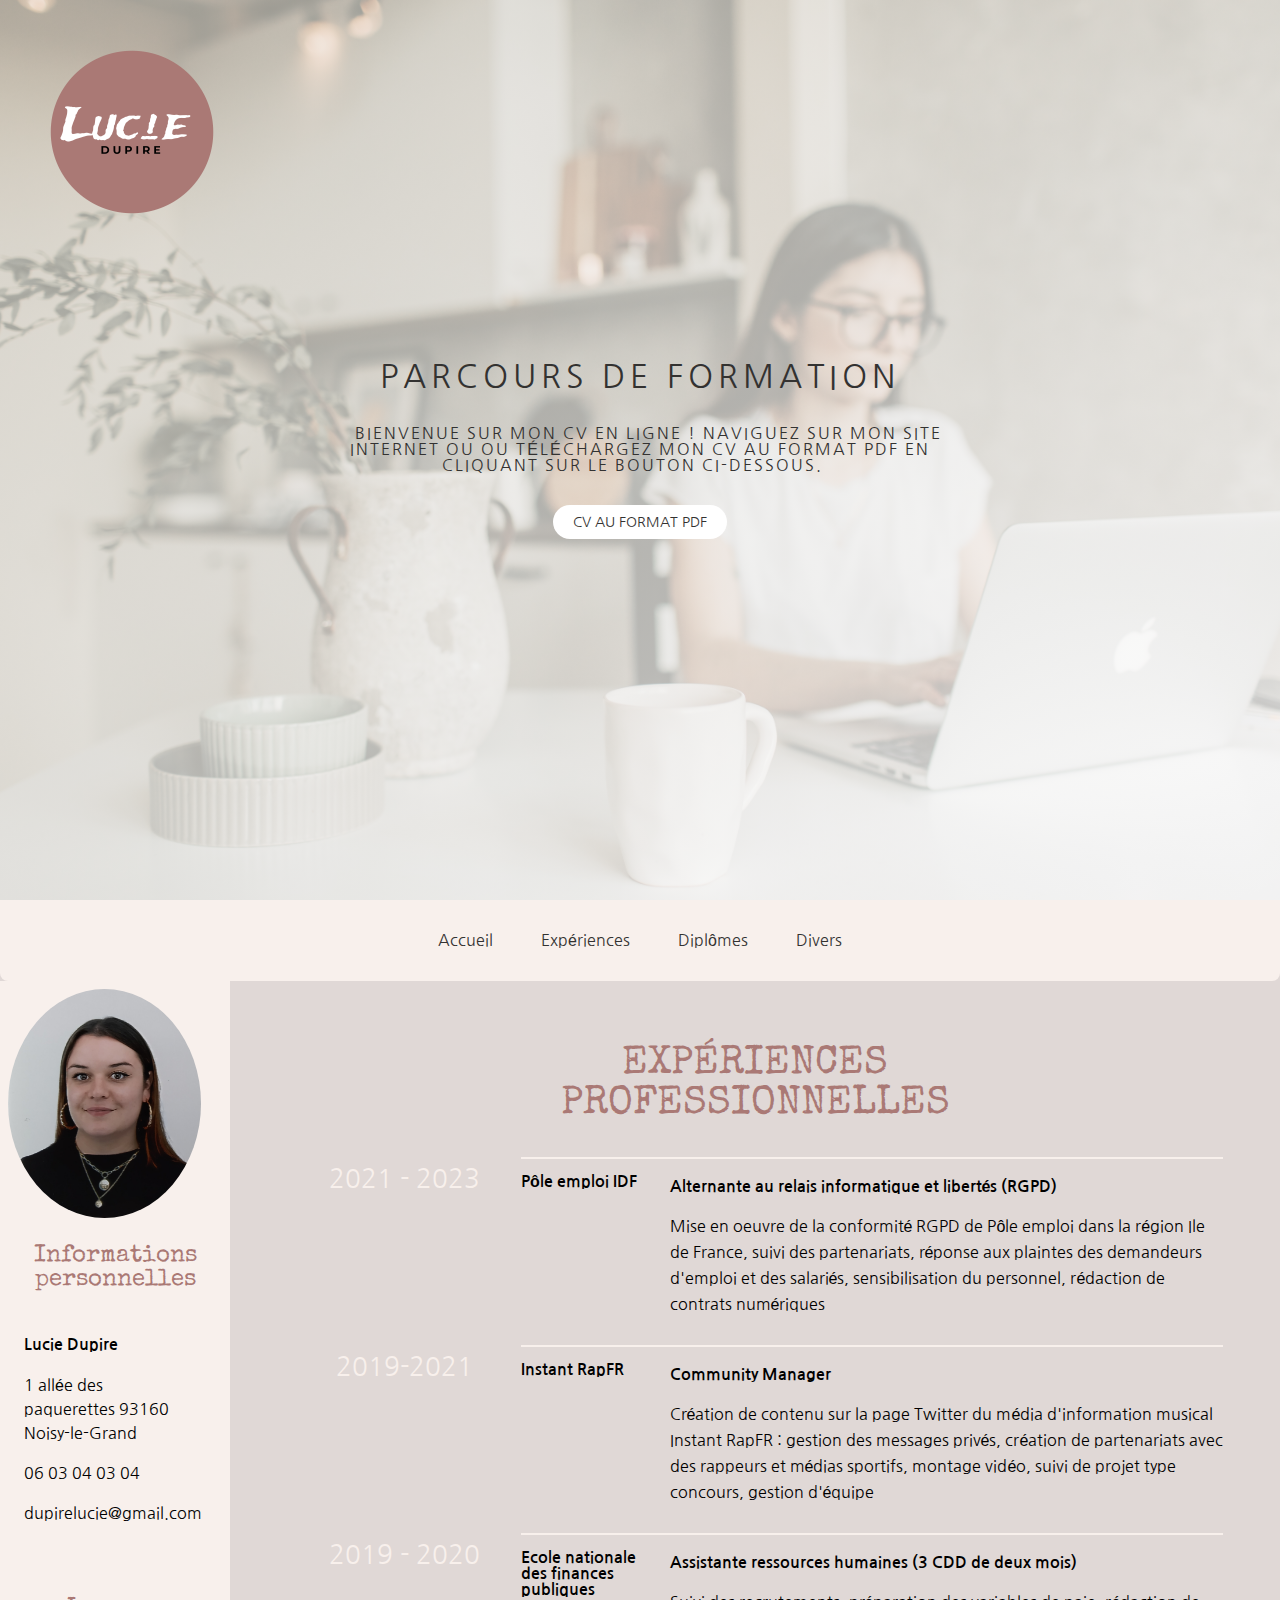
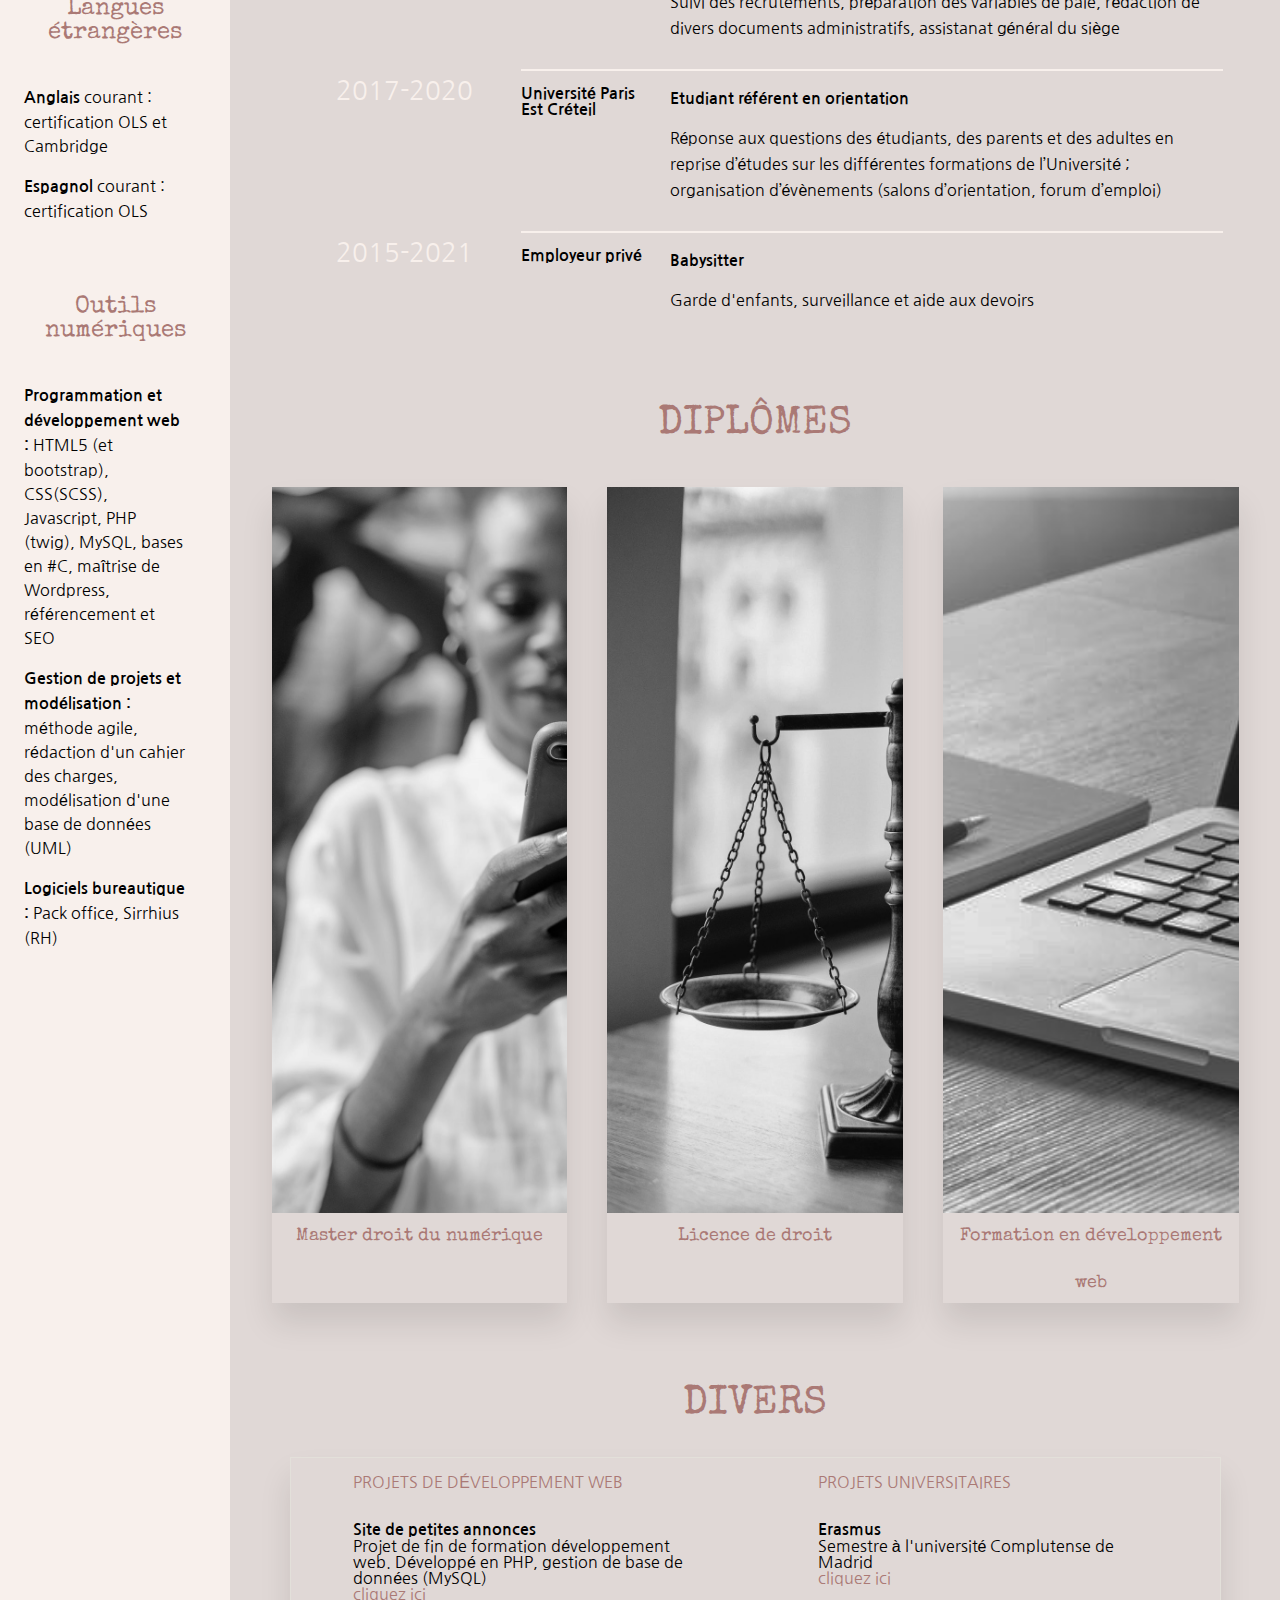
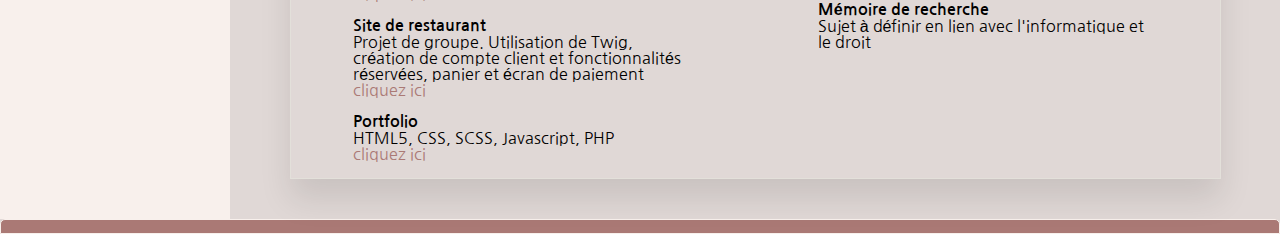
==== index.html @ 11015c3e "finito" ====
<!DOCTYPE html>
<html lang="en">
    <head>
        <meta charset="UTF-8">
        <meta http-equiv="X-UA-Compatible" content="IE=edge">
        <meta name="viewport" content="width=device-width, initial-scale=1.0">
        <title>CV Lucie Dupire</title>
        <link rel="stylesheet" href="assets/css/styles.css">
        <link rel="shortcut icon" href="assets/images/logo.png">
        <!-- pour utiliser les icônes de la biliothèque cdnjs-->
        <link rel="stylesheet" href="https://cdnjs.cloudflare.com/ajax/libs/font-awesome/5.15.3/css/all.min.css" integrity="sha512-iBBXm8fW90+nuLcSKlbmrPcLa0OT92xO1BIsZ+ywDWZCvqsWgccV3gFoRBv0z+8dLJgyAHIhR35VZc2oM/gI1w==" crossorigin="anonymous" />      
        <!-- pour utiliser les polices googlefont + les différentes polices utilisées-->
        <link rel="preconnect" href="https://fonts.googleapis.com">
        <link rel="preconnect" href="https://fonts.gstatic.com" crossorigin>
        <link href="https://fonts.googleapis.com/css2?family=Special+Elite&display=swap" rel="stylesheet">
        <link href="https://fonts.googleapis.com/css2?family=Nanum+Gothic&family=Special+Elite&display=swap" rel="stylesheet">
        <link href="https://fonts.googleapis.com/css2?family=Nanum+Gothic&family=Special+Elite&family=Uchen&display=swap" rel="stylesheet">
        <!-- javascript (j'utilise defer pour éviter que le hamburger menu s'ouvre dès qu'on ouvre la page)-->
        <script src="main.js" defer></script>
    </head>

    <body>
        <header id="header">
            <div class="logosite">
                <img src='assets/images/logo.png' alt="logo">
            </div>
            <div class="text_header">
                <h1 class="titre_principal">
                    <span class="titre_principal_main">Parcours de formation</span>
                    <span class="titre_principal_sub">Bienvenue sur mon CV en ligne ! Naviguez sur mon site internet ou
                        ou téléchargez mon CV au format PDF en cliquant sur le bouton ci-dessous.</span>
                </h1>
                <a href="assets/liens/CVLucieDupire.pdf" target="blank" class="btn btn-white btn-animated">CV au format PDF</a>
            </div>
        </header>

        
        <section id="menu">
            <nav>
                <div class="burger close">
                    <div></div>
                    <div></div>
                    <div></div>
                </div>
                <ul class="menu-liste">
                    <li><a href="#header">Accueil</a></li>
                    <li><a href="#experiences">Expériences</a></li>
                    <li><a href="#diplomes">Diplômes</a></li>
                    <li><a href="#divers">Divers</a></li>
                </ul>
            </nav>
        </section>
    
        <main>

            <!-- PARTIE DE GAUCHE DE L'ECRAN-->
            <section id="gauche">
                <img src="assets/images/Lulu.jpg">
                <div class="div-gauche">
                    <h1 class="titres2">Informations personnelles</h1>
                    <p> <span>Lucie Dupire</span></p>
                    <p> 1 allée des paquerettes 93160 Noisy-le-Grand</p>
                    <p> 06 03 04 03 04</p>
                    <p> dupirelucie@gmail.com</p>
                </div>             
                <div class="div-gauche">
                    <h1 class="titres2"> Langues étrangères</h1>
                    <p><span>Anglais</span> courant : certification OLS et Cambridge</p>
                    <p> <span>Espagnol</span> courant : certification OLS</p>
                </div>
                <div class="div-gauche">
                    <h1 class="titres2">Outils numériques</h1>
                    <p> <span>Programmation et développement web : </span> 
                        HTML5 (et bootstrap), CSS(SCSS), Javascript, PHP (twig), MySQL, bases en #C, maîtrise de Wordpress, référencement et SEO </p>
                    <p><span>Gestion de projets et modélisation : </span>méthode agile, rédaction d'un cahier des charges, modélisation d'une base de données (UML)</p>
                    <p> <span>Logiciels bureautique :</span> Pack office, Sirrhius (RH)</p>
                </div>
            </section>
            
            <!-- PARTIE DE DROITE DE L'ECRAN (MAIN)-->
            <section id="droite">
                <section id="experiences">
                    <h1 class="titres"> Expériences professionnelles </h1>    
                        <div class="container_xp">
                          <article class="experience">
                            <div class="experience__number">2021 - 2023</div>
                            <div class="experience__content">
                              <div class="title">Pôle emploi IDF</div>
                              <div class="story">
                                  <p class="job">Alternante au relais informatique et libertés (RGPD)</p>                  
                                  <p>Mise en oeuvre de la conformité RGPD de Pôle emploi dans la région Ile de France, suivi des partenariats, réponse aux plaintes des demandeurs d'emploi et des salariés, sensibilisation du personnel, rédaction de contrats numériques</p>            
                                </div>
                            </div>
                          </article>
                          
                          <article class="experience">
                            <div class="experience__number">2019-2021</div>
                            <div class="experience__content">
                              <div class="title"> Instant RapFR </div>
                              <div class="story">
                                  <p class="job">Community Manager</p> 
                                  <p>Création de contenu sur la page Twitter du média d'information musical Instant RapFR : gestion des messages privés, création de partenariats avec des rappeurs et médias sportifs, montage vidéo, suivi de projet type concours, gestion d'équipe</p>                             
                                </div>
                            </div>
                          </article>                                                 
                          <article class="experience">
                            <div class="experience__number">2019 - 2020</div>
                            <div class="experience__content">
                              <div class="title">Ecole nationale des finances publiques</div>
                              <div class="story">
                                  <p class="job">Assistante ressources humaines (3 CDD de deux mois)</p>
                                  <p>Suivi des recrutements, préparation des variables de paie, rédaction de divers documents
                                    administratifs, assistanat général du siège</p>                              
                                </div>
                            </div>
                          </article>  
                          <article class="experience">
                            <div class="experience__number">2017-2020</div>
                            <div class="experience__content">
                              <div class="title">Université Paris Est Créteil</div>
                              <div class="story">
                                  <p class="job">Etudiant référent en orientation</p>
                                  <p>Réponse aux questions des étudiants, des parents et des adultes en reprise d’études sur les
                                    différentes formations de l’Université ; organisation d’évènements (salons d’orientation, forum
                                    d’emploi)</p>                              
                                </div>
                            </div>
                          </article>     
                          <article class="experience">
                            <div class="experience__number">2015-2021</div>
                            <div class="experience__content">
                              <div class="title">Employeur privé</div>
                              <div class="story">
                                  <p class="job">Babysitter</p>   
                                  <p>Garde d'enfants, surveillance et aide aux devoirs</p>                           
                                </div>
                            </div>
                          </article>                           
                        </div>                        
                </section>

                <section id="diplomes">
                    <h1 class="titres"> Diplômes</h1>     
                    <div class="container">
                        <div class="box">
                            <img src="assets/images/social.jpg">
                            <div class="contenu_competences">
                                <p>Le diplôme forme des juristes spécialisés en droit du numérique ayant acquis suffisamment de technicité dans les sciences du numérique pour pouvoir dialoguer efficacement avec les spécialistes de cette dernière discipline (programmeurs, administrateurs de bases de données, administrateurs réseau et autres informaticiens) afin de pouvoir établir, par exemple, des contrats, d’une part, et de défendre ou s’opposer à des contrats existants, d’autre part. Il permet également de participer à la mise en œuvre, y compris d’un point de vue technique, des moyens de protection des données à caractère personnel.</p>
                                <a class="ensavoirplus" href="https://masterinfodroit.lacl.fr/" target="_blank">En savoir plus</a>
                            </div>
                            <span class="titre_competences">Master droit du numérique</span>
                        </div>
                        <div class="box">
                            <img src="assets/images/law.jpg">
                            <div class="contenu_competences">
                                <p> Culture générale politique, économique et juridique internationale, européenne et française; maîtrise des outils informatiques; aptitude au raisonnement; connaissances juridiques fondamentales; maîtrise du discours juridique écrit et oral.</p>
                                <a class="ensavoirplus" href="https://www.u-pec.fr/fr/formation/niveau-l/licence-droit-parcours-juriste-international" target="_blank">En savoir plus</a>
                            </div>
                            <span class="titre_competences">Licence de droit</span>
                        </div>
                        <div class="box">
                            <img src="assets/images/coding.jpg">
                            <div class="contenu_competences">
                                <p> Développement Front-end et Back-end, gestion de projet et référencement Web. Maîtrise de l'utilisation des logiciels de production et d'intégration multimédia. Développement et sécurité d'un site Web dynamique. Création et exploitation d'une base de données en ligne.</p>
                                <a class="ensavoirplus" href="https://www.philiance.com/" target="_blank">En savoir plus</a>
                            </div>
                            <span class="titre_competences">Formation en développement web</span>
                        </div>
                    </div>

                </section>

                <section id="divers">
                    <h1 class="titres">Divers</h1>
                    <div class="contenu_divers">
                        <div class="proj proj_num">
                            <h2>Projets de développement web</h2>
                            <ul class="projets">
                                <li>
                                    <h3>Site de petites annonces</h3>
                                    <p>
                                        Projet de fin de formation développement web. Développé en PHP, gestion de base de données (MySQL)
                                    </p>
                                    <a href="http://ongalere.com" target="blank">cliquez ici</a>
                                </li>
                                <li>
                                    <h3>Site de restaurant</h3>
                                    <p>Projet de groupe. Utilisation de Twig, création de compte client et fonctionnalités réservées, panier et écran de paiement</p>
                                    <a href="https://ristorante.david-nogueira.dev/" target="blank">cliquez ici</a>
                                </li>
                                <li>
                                    <h3>Portfolio</h3>
                                    <p>HTML5, CSS, SCSS, Javascript, PHP</p>
                                    <a href="http://luciedupire.fr" target="blank">cliquez ici</a>
                                </li>
                            </ul>
                        </div>
                        <div class="proj proj_univ">
                            <h2>Projets universitaires</h2>
                            <ul class="projets">
                                <li>
                                    <h3>Erasmus</h3>
                                    <p>Semestre à l'université Complutense de Madrid</p>
                                    <a href="https://www.ucm.es/" target="blank">cliquez ici</a>
                                </li>
                                <li>    
                                    <h3>Mémoire de recherche</h3>
                                    <p>Sujet à définir en lien avec l'informatique et le droit</p>
                                </li>
                            </ul>
                        </div>
                    </div>
                </section>
            </section>

        </main>

        <footer id="footer">
            <div class="containeur3">
                <div class="footer-logos">
                    <div class="footer-image"> 
                        <a href="https://www.linkedin.com/in/lucie-dupire" target="_blank">
                            <i class="fab fa-linkedin"></i>
                        </a>
                    </div>
        
                    <div class="footer-image">
                        <a href="https://github.com/khidji" target="_blank">
                            <i class="fab fa-github-square"></i>
                        </a>
                    </div>
                    
                    <div class="footer-image">
                        <a href="mailto:dupirelucie@gmail.com" target="_blank">
                            <i class="fas fa-envelope"></i>                        
                        </a>
                    </div>
                </div>
            </div>
        </footer>
    </body>
</html>
---- assets/css/styles.css ----
/* http://meyerweb.com/eric/tools/css/reset/ v2.0 | 20110126 */
html, body, div, span, applet, object, iframe,
h1, h2, h3, h4, h5, h6, p, blockquote, pre,
a, abbr, acronym, address, big, cite, code,
del, dfn, em, img, ins, kbd, q, s, samp,
small, strike, strong, sub, sup, tt, var,
b, u, i, center,
dl, dt, dd, ol, ul, li,
fieldset, form, label, legend,
table, caption, tbody, tfoot, thead, tr, th, td,
article, aside, canvas, details, embed,
figure, figcaption, footer, header, hgroup,
menu, nav, output, ruby, section, summary,
time, mark, audio, video {
  margin: 0;
  padding: 0;
  border: 0;
  font: inherit;
  font-size: 100%;
  vertical-align: baseline;
}

/* HTML5 display-role reset for older browsers */
article, aside, details, figcaption, figure,
footer, header, hgroup, menu, nav, section {
  display: block;
}

body, html {
  height: 100%;
}

body {
  line-height: 1;
}

ol, ul {
  list-style: none;
}

blockquote, q {
  quotes: none;
}

blockquote::before, blockquote::after,
q:before, q:after {
  content: '';
  content: none;
}

table {
  border-collapse: collapse;
  border-spacing: 0;
}

/* Reset perso */
a, del, ins {
  text-decoration: none;
}

a {
  color: inherit;
}

label, button {
  cursor: pointer;
}

html {
  -webkit-box-sizing: border-box;
          box-sizing: border-box;
}

*, *::before, *::after {
  -webkit-box-sizing: inherit;
          box-sizing: inherit;
}

input, button {
  outline: 0;
}

@-webkit-keyframes appear {
  from {
    opacity: 0;
  }
  to {
    opacity: 1;
  }
}

@keyframes appear {
  from {
    opacity: 0;
  }
  to {
    opacity: 1;
  }
}

@-webkit-keyframes disappear {
  from {
    opacity: 1;
  }
  to {
    opacity: 0;
  }
}

@keyframes disappear {
  from {
    opacity: 1;
  }
  to {
    opacity: 0;
  }
}

@-webkit-keyframes k1 {
  from {
    -webkit-transform: rotate(0) translate(0, 0);
            transform: rotate(0) translate(0, 0);
    -webkit-box-shadow: none;
            box-shadow: none;
  }
  50% {
    -webkit-transform: translateY(1rem);
            transform: translateY(1rem);
  }
  to {
    -webkit-transform: rotate(45deg) translate(9px, 9px);
            transform: rotate(45deg) translate(9px, 9px);
    -webkit-box-shadow: 0 0 6px rgba(202, 228, 225, 0.92), 0 0 30px rgba(202, 228, 225, 0.34), 0 0 12px rgba(242, 30, 30, 0.52), 0 0 21px rgba(242, 30, 30, 0.92), 0 0 34px rgba(242, 30, 30, 0.78), 0 0 54px rgba(242, 30, 30, 0.92);
            box-shadow: 0 0 6px rgba(202, 228, 225, 0.92), 0 0 30px rgba(202, 228, 225, 0.34), 0 0 12px rgba(242, 30, 30, 0.52), 0 0 21px rgba(242, 30, 30, 0.92), 0 0 34px rgba(242, 30, 30, 0.78), 0 0 54px rgba(242, 30, 30, 0.92);
  }
}

@keyframes k1 {
  from {
    -webkit-transform: rotate(0) translate(0, 0);
            transform: rotate(0) translate(0, 0);
    -webkit-box-shadow: none;
            box-shadow: none;
  }
  50% {
    -webkit-transform: translateY(1rem);
            transform: translateY(1rem);
  }
  to {
    -webkit-transform: rotate(45deg) translate(9px, 9px);
            transform: rotate(45deg) translate(9px, 9px);
    -webkit-box-shadow: 0 0 6px rgba(202, 228, 225, 0.92), 0 0 30px rgba(202, 228, 225, 0.34), 0 0 12px rgba(242, 30, 30, 0.52), 0 0 21px rgba(242, 30, 30, 0.92), 0 0 34px rgba(242, 30, 30, 0.78), 0 0 54px rgba(242, 30, 30, 0.92);
            box-shadow: 0 0 6px rgba(202, 228, 225, 0.92), 0 0 30px rgba(202, 228, 225, 0.34), 0 0 12px rgba(242, 30, 30, 0.52), 0 0 21px rgba(242, 30, 30, 0.92), 0 0 34px rgba(242, 30, 30, 0.78), 0 0 54px rgba(242, 30, 30, 0.92);
  }
}

@-webkit-keyframes k1b {
  from {
    -webkit-transform: rotate(0) translate(0, 0);
            transform: rotate(0) translate(0, 0);
    -webkit-box-shadow: none;
            box-shadow: none;
  }
  50% {
    -webkit-transform: translateY(-1rem);
            transform: translateY(-1rem);
  }
  to {
    -webkit-transform: rotate(-45deg) translate(10px, -9px);
            transform: rotate(-45deg) translate(10px, -9px);
    -webkit-box-shadow: 0 0 6px rgba(202, 228, 225, 0.92), 0 0 30px rgba(202, 228, 225, 0.34), 0 0 12px rgba(30, 132, 242, 0.52), 0 0 21px rgba(30, 132, 242, 0.92), 0 0 34px rgba(30, 132, 242, 0.78), 0 0 54px rgba(30, 132, 242, 0.92);
            box-shadow: 0 0 6px rgba(202, 228, 225, 0.92), 0 0 30px rgba(202, 228, 225, 0.34), 0 0 12px rgba(30, 132, 242, 0.52), 0 0 21px rgba(30, 132, 242, 0.92), 0 0 34px rgba(30, 132, 242, 0.78), 0 0 54px rgba(30, 132, 242, 0.92);
  }
}

@keyframes k1b {
  from {
    -webkit-transform: rotate(0) translate(0, 0);
            transform: rotate(0) translate(0, 0);
    -webkit-box-shadow: none;
            box-shadow: none;
  }
  50% {
    -webkit-transform: translateY(-1rem);
            transform: translateY(-1rem);
  }
  to {
    -webkit-transform: rotate(-45deg) translate(10px, -9px);
            transform: rotate(-45deg) translate(10px, -9px);
    -webkit-box-shadow: 0 0 6px rgba(202, 228, 225, 0.92), 0 0 30px rgba(202, 228, 225, 0.34), 0 0 12px rgba(30, 132, 242, 0.52), 0 0 21px rgba(30, 132, 242, 0.92), 0 0 34px rgba(30, 132, 242, 0.78), 0 0 54px rgba(30, 132, 242, 0.92);
            box-shadow: 0 0 6px rgba(202, 228, 225, 0.92), 0 0 30px rgba(202, 228, 225, 0.34), 0 0 12px rgba(30, 132, 242, 0.52), 0 0 21px rgba(30, 132, 242, 0.92), 0 0 34px rgba(30, 132, 242, 0.78), 0 0 54px rgba(30, 132, 242, 0.92);
  }
}

@-webkit-keyframes k2 {
  from {
    -webkit-transform: rotate(45deg) translate(9px, 9px);
            transform: rotate(45deg) translate(9px, 9px);
    -webkit-box-shadow: 0 0 6px rgba(202, 228, 225, 0.92), 0 0 30px rgba(202, 228, 225, 0.34), 0 0 12px rgba(242, 30, 30, 0.52), 0 0 21px rgba(242, 30, 30, 0.92), 0 0 34px rgba(242, 30, 30, 0.78), 0 0 54px rgba(242, 30, 30, 0.92);
            box-shadow: 0 0 6px rgba(202, 228, 225, 0.92), 0 0 30px rgba(202, 228, 225, 0.34), 0 0 12px rgba(242, 30, 30, 0.52), 0 0 21px rgba(242, 30, 30, 0.92), 0 0 34px rgba(242, 30, 30, 0.78), 0 0 54px rgba(242, 30, 30, 0.92);
  }
  50% {
    -webkit-transform: translateY(1rem);
            transform: translateY(1rem);
  }
  to {
    -webkit-transform: rotate(0) translate(0, 0);
            transform: rotate(0) translate(0, 0);
    -webkit-box-shadow: none;
            box-shadow: none;
  }
}

@keyframes k2 {
  from {
    -webkit-transform: rotate(45deg) translate(9px, 9px);
            transform: rotate(45deg) translate(9px, 9px);
    -webkit-box-shadow: 0 0 6px rgba(202, 228, 225, 0.92), 0 0 30px rgba(202, 228, 225, 0.34), 0 0 12px rgba(242, 30, 30, 0.52), 0 0 21px rgba(242, 30, 30, 0.92), 0 0 34px rgba(242, 30, 30, 0.78), 0 0 54px rgba(242, 30, 30, 0.92);
            box-shadow: 0 0 6px rgba(202, 228, 225, 0.92), 0 0 30px rgba(202, 228, 225, 0.34), 0 0 12px rgba(242, 30, 30, 0.52), 0 0 21px rgba(242, 30, 30, 0.92), 0 0 34px rgba(242, 30, 30, 0.78), 0 0 54px rgba(242, 30, 30, 0.92);
  }
  50% {
    -webkit-transform: translateY(1rem);
            transform: translateY(1rem);
  }
  to {
    -webkit-transform: rotate(0) translate(0, 0);
            transform: rotate(0) translate(0, 0);
    -webkit-box-shadow: none;
            box-shadow: none;
  }
}

@-webkit-keyframes k2b {
  from {
    -webkit-transform: rotate(-45deg) translate(10px, -9px);
            transform: rotate(-45deg) translate(10px, -9px);
    -webkit-box-shadow: 0 0 6px rgba(202, 228, 225, 0.92), 0 0 30px rgba(202, 228, 225, 0.34), 0 0 12px rgba(30, 132, 242, 0.52), 0 0 21px rgba(30, 132, 242, 0.92), 0 0 34px rgba(30, 132, 242, 0.78), 0 0 54px rgba(30, 132, 242, 0.92);
            box-shadow: 0 0 6px rgba(202, 228, 225, 0.92), 0 0 30px rgba(202, 228, 225, 0.34), 0 0 12px rgba(30, 132, 242, 0.52), 0 0 21px rgba(30, 132, 242, 0.92), 0 0 34px rgba(30, 132, 242, 0.78), 0 0 54px rgba(30, 132, 242, 0.92);
  }
  50% {
    -webkit-transform: translateY(-1rem);
            transform: translateY(-1rem);
  }
  to {
    -webkit-transform: rotate(0) translate(0, 0);
            transform: rotate(0) translate(0, 0);
    -webkit-box-shadow: none;
            box-shadow: none;
  }
}

@keyframes k2b {
  from {
    -webkit-transform: rotate(-45deg) translate(10px, -9px);
            transform: rotate(-45deg) translate(10px, -9px);
    -webkit-box-shadow: 0 0 6px rgba(202, 228, 225, 0.92), 0 0 30px rgba(202, 228, 225, 0.34), 0 0 12px rgba(30, 132, 242, 0.52), 0 0 21px rgba(30, 132, 242, 0.92), 0 0 34px rgba(30, 132, 242, 0.78), 0 0 54px rgba(30, 132, 242, 0.92);
            box-shadow: 0 0 6px rgba(202, 228, 225, 0.92), 0 0 30px rgba(202, 228, 225, 0.34), 0 0 12px rgba(30, 132, 242, 0.52), 0 0 21px rgba(30, 132, 242, 0.92), 0 0 34px rgba(30, 132, 242, 0.78), 0 0 54px rgba(30, 132, 242, 0.92);
  }
  50% {
    -webkit-transform: translateY(-1rem);
            transform: translateY(-1rem);
  }
  to {
    -webkit-transform: rotate(0) translate(0, 0);
            transform: rotate(0) translate(0, 0);
    -webkit-box-shadow: none;
            box-shadow: none;
  }
}

@-webkit-keyframes slide-in {
  from {
    -webkit-transform: translateX(-75vw);
            transform: translateX(-75vw);
    opacity: 0;
  }
  to {
    -webkit-transform: translateX(0);
            transform: translateX(0);
    opacity: 1;
  }
}

@keyframes slide-in {
  from {
    -webkit-transform: translateX(-75vw);
            transform: translateX(-75vw);
    opacity: 0;
  }
  to {
    -webkit-transform: translateX(0);
            transform: translateX(0);
    opacity: 1;
  }
}

@-webkit-keyframes fade {
  from {
    opacity: 1;
  }
  to {
    opacity: 0;
    pointer-events: none;
    z-index: -12;
  }
}

@keyframes fade {
  from {
    opacity: 1;
  }
  to {
    opacity: 0;
    pointer-events: none;
    z-index: -12;
  }
}

body {
  background-color: #E0D8D6;
  font-family: "Nanum Gothic", sans-serif;
}

main {
  display: -webkit-box;
  display: -ms-flexbox;
  display: flex;
  -webkit-box-pack: justify;
      -ms-flex-pack: justify;
          justify-content: space-between;
}

.titres {
  font-family: "Special Elite", cursive;
  color: #AA7975;
  margin-left: 50%;
  -webkit-transform: translate(-50%);
          transform: translate(-50%);
  font-size: 2.5rem;
  text-align: center;
  text-transform: uppercase;
}

#header {
  height: 100vh;
  background-image: -webkit-gradient(linear, left top, right bottom, from(rgba(229, 229, 220, 0.635)), to(rgba(255, 255, 255, 0.8))), url("../images/pexels.jpg");
  background-image: linear-gradient(to right bottom, rgba(229, 229, 220, 0.635), rgba(255, 255, 255, 0.8)), url("../images/pexels.jpg");
  background-size: cover;
}

.logosite {
  padding: 2rem;
}

.text_header {
  position: absolute;
  top: 50%;
  left: 50%;
  -webkit-transform: translate(-50%, -50%);
          transform: translate(-50%, -50%);
  text-align: center;
}

.titre_principal {
  color: #333231;
  text-transform: uppercase;
  margin-bottom: 2rem;
}

.titre_principal_main {
  display: block;
  font-size: 2rem;
  font-weight: 400;
  letter-spacing: 5px;
  padding-bottom: 2rem;
}

.titre_principal_sub {
  margin: 1rem;
  letter-spacing: 2px;
}

.btn:link,
.btn:visited {
  text-transform: uppercase;
  padding: 10px 20px;
  display: inline-block;
  border-radius: 100px;
  -webkit-transition: all .2s;
  transition: all .2s;
}

.btn:hover {
  -webkit-transform: translateY(-3px);
          transform: translateY(-3px);
  -webkit-box-shadow: 0 10px 20px rgba(0, 0, 0, 0.2);
          box-shadow: 0 10px 20px rgba(0, 0, 0, 0.2);
}

.btn:active {
  -webkit-transform: translateY(-1px);
          transform: translateY(-1px);
  -webkit-box-shadow: 0 5px 10px rgba(0, 0, 0, 0.2);
          box-shadow: 0 5px 10px rgba(0, 0, 0, 0.2);
}

.btn-white {
  background-color: #ffffff;
  color: #333231;
  font-size: 14px;
}

.sticky {
  position: fixed;
  top: 0;
  width: 100%;
}

#menu {
  font-family: "Poppins", sans-serif;
  background-color: #F8F0EC;
  padding: 1rem;
  z-index: 10;
  border-radius: 0 0 0.5rem 0.5rem;
  display: -webkit-box;
  display: -ms-flexbox;
  display: flex;
  -ms-flex-pack: distribute;
      justify-content: space-around;
}

#menu .logosite {
  margin: auto 0;
  max-width: 50px;
  max-height: 50px;
}

#menu .logosite img {
  border-radius: 43%;
}

#menu > div {
  width: 8rem;
}

@media (min-width: 768px) {
  #menu > div {
    width: 100%;
  }
}

#menu > div img {
  max-width: 100%;
}

#menu ul {
  display: -webkit-box;
  display: -ms-flexbox;
  display: flex;
  -webkit-box-orient: vertical;
  -webkit-box-direction: normal;
      -ms-flex-flow: column nowrap;
          flex-flow: column nowrap;
  -webkit-box-align: center;
      -ms-flex-align: center;
          align-items: center;
  -webkit-box-pack: center;
      -ms-flex-pack: center;
          justify-content: center;
  gap: 3rem;
}

@media (min-width: 768px) {
  #menu ul {
    -webkit-box-orient: horizontal;
    -webkit-box-direction: normal;
        -ms-flex-flow: row nowrap;
            flex-flow: row nowrap;
  }
}

.menu-liste {
  display: -webkit-box;
  display: -ms-flexbox;
  display: flex;
  opacity: 0;
  position: absolute;
  left: 0;
  right: 0;
  top: 5rem;
  -webkit-transition: all 250ms ease-in;
  transition: all 250ms ease-in;
  padding: 1rem;
  -webkit-transform: translate(100%);
          transform: translate(100%);
}

.menu-liste.visible {
  opacity: 1;
  -webkit-transform: translate(0);
          transform: translate(0);
  background-color: #F8F0EC;
}

@media (min-width: 768px) {
  .menu-liste {
    -webkit-transform: translate(0);
            transform: translate(0);
    opacity: 1;
    position: static;
  }
}

.menu-liste a {
  color: #333231;
  font-family: "Nanum Gothic", sans-serif;
}

.menu-liste a:hover {
  color: #AA7975;
}

.burger {
  display: -webkit-box;
  display: -ms-flexbox;
  display: flex;
  -webkit-box-orient: vertical;
  -webkit-box-direction: normal;
      -ms-flex-flow: column nowrap;
          flex-flow: column nowrap;
  -webkit-box-align: center;
      -ms-flex-align: center;
          align-items: center;
  -webkit-box-pack: justify;
      -ms-flex-pack: justify;
          justify-content: space-between;
  height: 2rem;
  width: 3rem;
  cursor: pointer;
}

@media (min-width: 768px) {
  .burger {
    display: none;
  }
}

.burger div {
  border-radius: 50px;
  height: 14%;
  width: 100%;
  background-color: #333231;
  -webkit-transition: all 750ms ease-in;
  transition: all 750ms ease-in;
}

.burger div:nth-child(2) {
  -webkit-animation: appear 750ms forwards ease-in-out;
          animation: appear 750ms forwards ease-in-out;
}

.burger.close div:nth-child(1) {
  -webkit-animation: k2 1s forwards ease-in-out;
          animation: k2 1s forwards ease-in-out;
}

.burger.close div:nth-child(3) {
  -webkit-animation: k2b 1s forwards ease-in-out;
          animation: k2b 1s forwards ease-in-out;
}

.burger.open div:nth-child(1) {
  -webkit-animation: k1 1s forwards ease-in-out;
          animation: k1 1s forwards ease-in-out;
}

.burger.open div:nth-child(2) {
  opacity: 0;
  -webkit-animation: disappear 1s forwards ease-in-out;
          animation: disappear 1s forwards ease-in-out;
}

.burger.open div:nth-child(3) {
  -webkit-animation: k1b 1s forwards ease-in-out;
          animation: k1b 1s forwards ease-in-out;
}

#gauche {
  background-color: #F8F0EC;
  max-width: 18%;
  padding: .5rem;
}

#gauche img {
  width: 90%;
  border-radius: 50%;
}

#gauche span {
  font-weight: bolder;
}

#gauche p {
  padding: .5rem;
  max-width: 90%;
  line-height: 1.5rem;
}

.div-gauche {
  margin: .5rem;
  padding-bottom: 2.5rem;
}

.titres2 {
  padding: 1rem;
  margin-bottom: 1rem;
  font-family: "Special Elite", cursive;
  color: #AA7975;
  font-size: 1.5rem;
  text-align: center;
}

@media (max-width: 576px) {
  #gauche {
    width: 25%;
  }
}

#experiences {
  padding: 2rem;
  margin-top: 2rem;
}

.container_xp {
  width: 95%;
  max-width: 1220px;
  margin: 2rem auto;
}

.container_xp p {
  margin: 0 0 13px 0;
}

.job {
  font-weight: bolder;
}

.experience {
  display: -ms-grid;
  display: grid;
  -ms-grid-columns: 1fr 3fr;
      grid-template-columns: 1fr 3fr;
  position: relative;
}

.experience__number {
  color: #F8F0EC;
  font-size: 2vw;
  font-weight: 300;
  padding: 10px 0;
  text-align: center;
}

.experience__content {
  border-top: 2px solid #F8F0EC;
  display: -ms-grid;
  display: grid;
  -ms-grid-columns: 1fr 4fr;
      grid-template-columns: 1fr 4fr;
  grid-gap: 10px;
  padding: 15px 0;
}

.experience__content .title {
  font-weight: 600;
}

.experience__content .story {
  line-height: 26px;
}

@media (max-width: 576px) {
  .experience__content {
    -ms-grid-columns: 1fr;
        grid-template-columns: 1fr;
    font-size: 15px;
  }
}

.container {
  display: -webkit-box;
  display: -ms-flexbox;
  display: flex;
  width: 100%;
  padding: 4% 2%;
  -webkit-box-sizing: border-box;
          box-sizing: border-box;
  height: 100vh;
}

.box {
  -webkit-box-flex: 1;
      -ms-flex: 1;
          flex: 1;
  overflow: hidden;
  -webkit-transition: .5s;
  transition: .5s;
  margin: 0 2%;
  -webkit-box-shadow: 0 20px 30px rgba(0, 0, 0, 0.1);
          box-shadow: 0 20px 30px rgba(0, 0, 0, 0.1);
  line-height: 0;
}

.box > img {
  width: 200%;
  height: calc(100% - 10vh);
  -o-object-fit: cover;
     object-fit: cover;
  -webkit-transition: .5s;
  transition: .5s;
}

.box > span {
  font-size: 2vh;
  display: block;
  text-align: center;
  height: 10vh;
  line-height: 2.6;
}

.box:hover {
  -webkit-box-flex: 1;
      -ms-flex: 1 1 50%;
          flex: 1 1 50%;
}

.box:hover > img {
  width: 100%;
  height: 100%;
}

.titre_competences {
  color: #AA7975;
  font-family: "Special Elite", cursive;
}

.contenu_competences {
  display: none;
}

.box:hover > .contenu_competences {
  display: block;
  margin-top: -50%;
  padding: 1rem;
}

.box:hover > .contenu_competences p {
  padding: 2rem;
  font-family: "Nanum Gothic", sans-serif;
  color: #F8F0EC;
  font-weight: bolder;
  text-shadow: 1px 1px 2px black;
  line-height: normal;
}

.box:hover > .contenu_competences a {
  padding: 2rem;
  font-family: "Special Elite", cursive;
  color: rgba(229, 229, 220, 0.635);
  text-shadow: 1px 1px 2px black;
}

.box:hover > .titre_competences {
  font-size: 5vh;
  text-shadow: 1px 1px 2px black;
  text-decoration: underline;
}

#divers {
  margin: 2.5rem;
}

#divers h2 {
  color: #AA7975;
  font-size: 1rem;
  text-transform: uppercase;
  padding: 1rem;
}

.contenu_divers {
  margin: 2rem 2%;
  display: -webkit-box;
  display: -ms-flexbox;
  display: flex;
  -ms-flex-pack: distribute;
      justify-content: space-around;
  -webkit-box-shadow: 0 20px 30px rgba(0, 0, 0, 0.1);
          box-shadow: 0 20px 30px rgba(0, 0, 0, 0.1);
  border: solid 1px rgba(229, 229, 220, 0.635);
}

.proj {
  max-width: 40%;
}

.projets {
  margin-top: 1rem;
}

.projets h3 {
  font-weight: bolder;
}

.projets li {
  margin: 1rem;
}

.projets a {
  color: #AA7975;
}

.projets a:hover {
  color: #333231;
}

#footer {
  border: #F8F0EC 1px solid;
  background-color: #AA7975;
  display: -webkit-box;
  display: -ms-flexbox;
  display: flex;
  -webkit-box-pack: center;
      -ms-flex-pack: center;
          justify-content: center;
  border-radius: 5px 5px 0px 0px;
}

.footer-logos {
  margin: .2rem;
}

.footer-logos i {
  text-decoration: none;
  color: #F8F0EC;
  font-size: 2rem;
}

.footer-logos i:hover {
  color: #333231;
}

.footer-image {
  padding: .3rem;
  float: left;
}
/*# sourceMappingURL=styles.css.map */
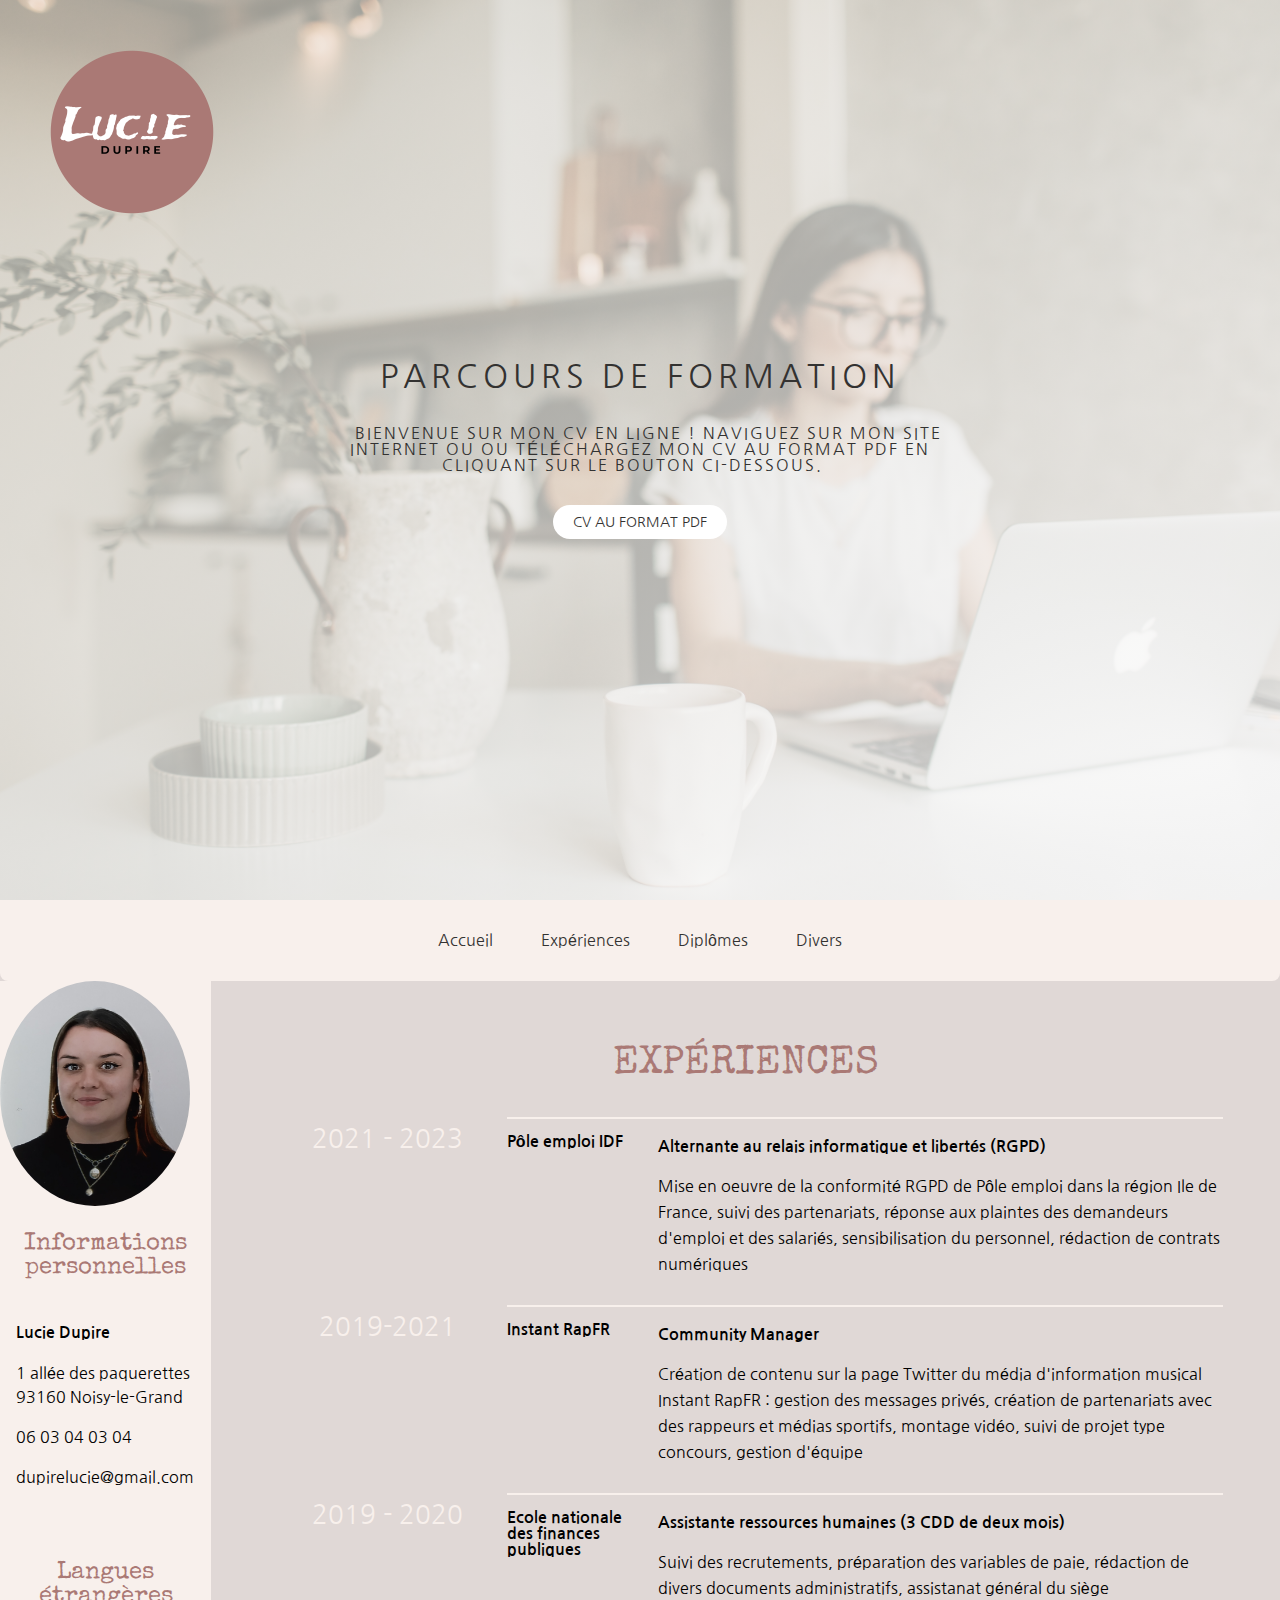
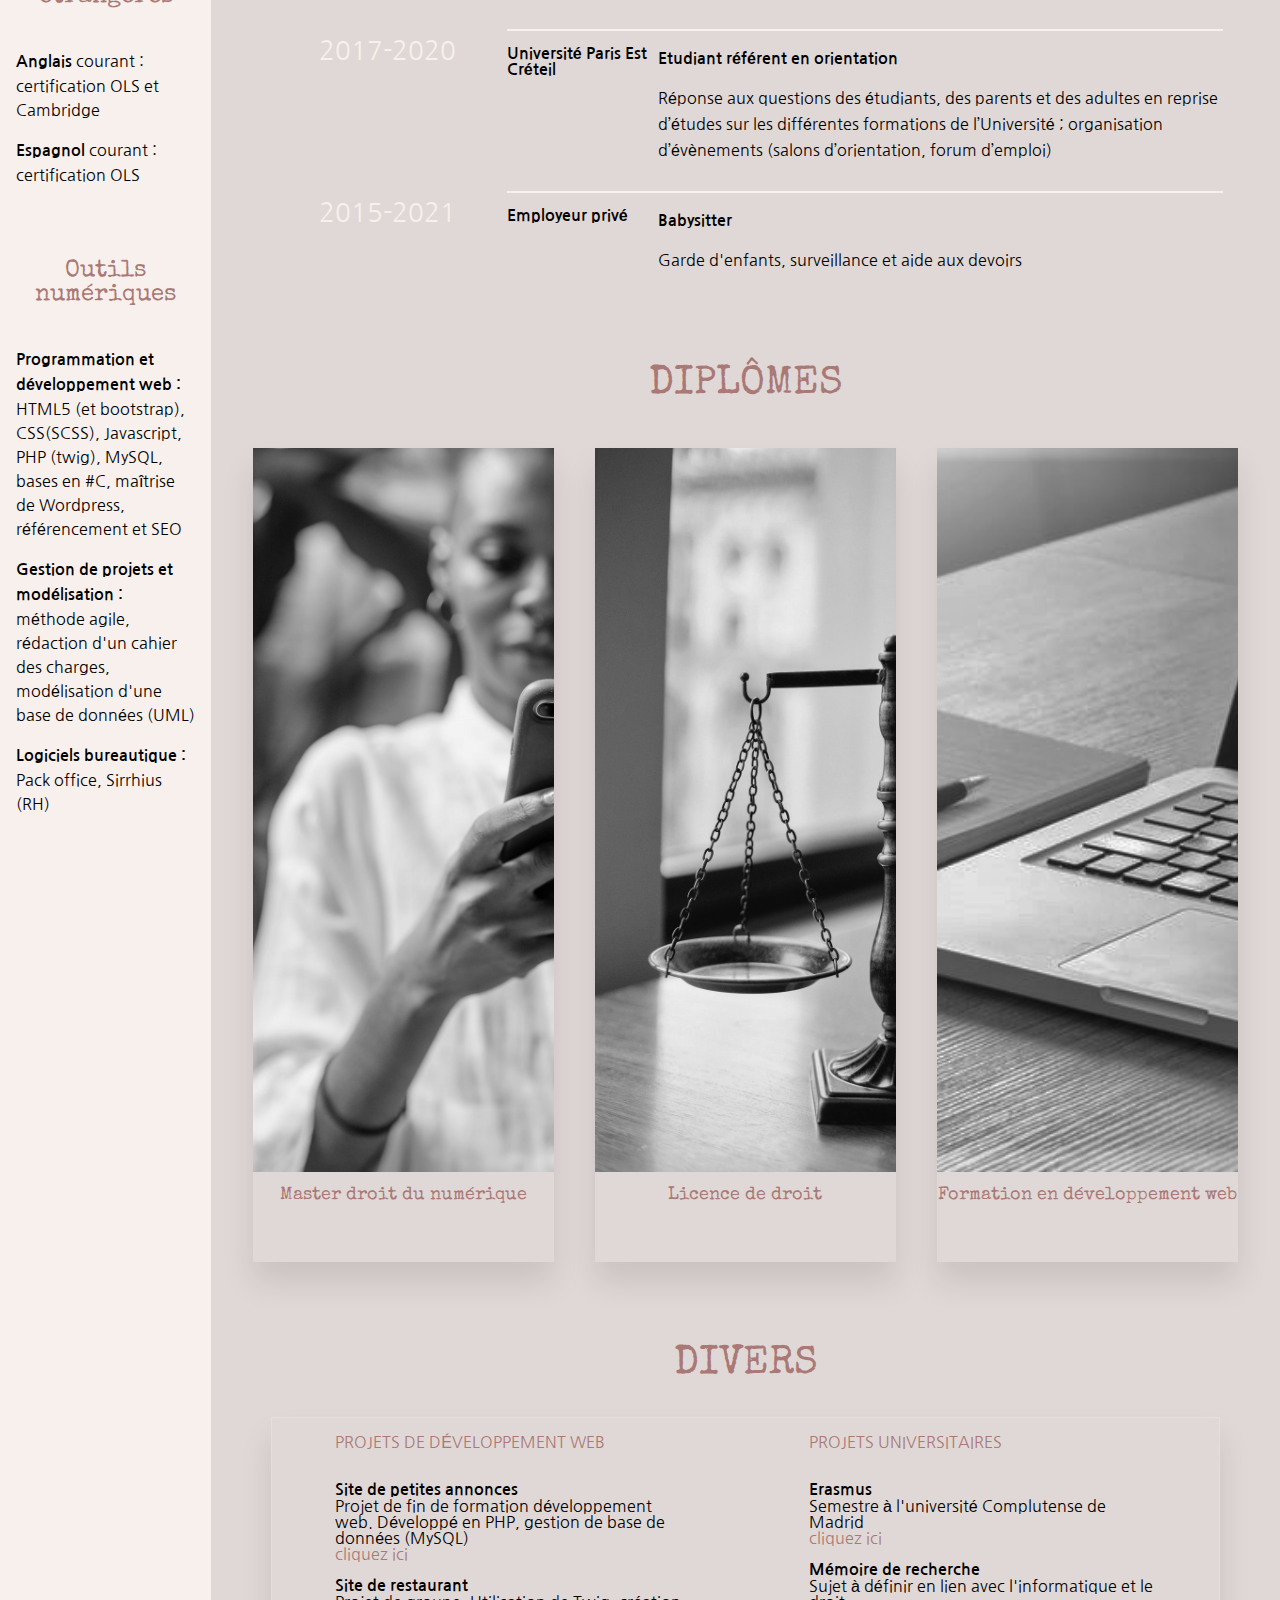
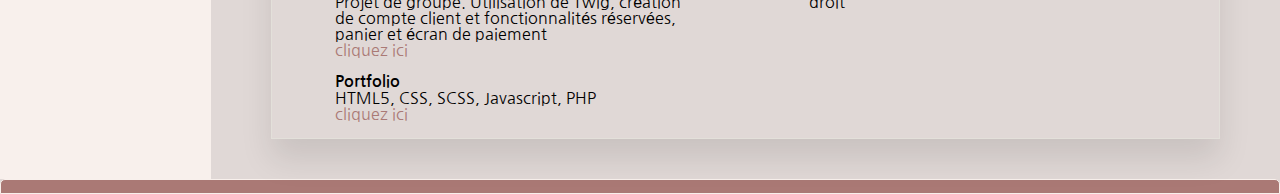
==== commit 11add601: "revoir responsive" ====
--- a/index.html
+++ b/index.html
@@ -21,6 +21,7 @@
 
     <body>
         <header id="header">
+                    <!-- header, logo, texte et bouton-->
             <div class="logosite">
                 <img src='assets/images/logo.png' alt="logo">
             </div>
@@ -34,7 +35,7 @@
             </div>
         </header>
 
-        
+                <!-- menu premieve div et div vides pour le hamburger menu-->
         <section id="menu">
             <nav>
                 <div class="burger close">
@@ -80,7 +81,7 @@
             <!-- PARTIE DE DROITE DE L'ECRAN (MAIN)-->
             <section id="droite">
                 <section id="experiences">
-                    <h1 class="titres"> Expériences professionnelles </h1>    
+                    <h1 class="titres"> Expériences</h1>    
                         <div class="container_xp">
                           <article class="experience">
                             <div class="experience__number">2021 - 2023</div>
@@ -220,6 +221,7 @@
                 <div class="footer-logos">
                     <div class="footer-image"> 
                         <a href="https://www.linkedin.com/in/lucie-dupire" target="_blank">
+                                    <!-- utilisation d'icônes-->
                             <i class="fab fa-linkedin"></i>
                         </a>
                     </div>
--- a/assets/css/styles.css
+++ b/assets/css/styles.css
@@ -321,13 +321,15 @@
   font-family: "Nanum Gothic", sans-serif;
 }
 
-main {
-  display: -webkit-box;
-  display: -ms-flexbox;
-  display: flex;
-  -webkit-box-pack: justify;
-      -ms-flex-pack: justify;
-          justify-content: space-between;
+@media (min-width: 768px) {
+  main {
+    display: -webkit-box;
+    display: -ms-flexbox;
+    display: flex;
+    -webkit-box-pack: justify;
+        -ms-flex-pack: justify;
+            justify-content: space-between;
+  }
 }
 
 .titres {
@@ -339,6 +341,7 @@
   font-size: 2.5rem;
   text-align: center;
   text-transform: uppercase;
+  max-width: 100%;
 }
 
 #header {
@@ -349,7 +352,20 @@
 }
 
 .logosite {
-  padding: 2rem;
+  padding: .5rem;
+}
+
+.logosite img {
+  width: 35%;
+}
+
+@media (min-width: 768px) {
+  .logosite {
+    padding: 2rem;
+  }
+  .logosite img {
+    width: auto;
+  }
 }
 
 .text_header {
@@ -587,8 +603,6 @@
 
 #gauche {
   background-color: #F8F0EC;
-  max-width: 18%;
-  padding: .5rem;
 }
 
 #gauche img {
@@ -602,7 +616,6 @@
 
 #gauche p {
   padding: .5rem;
-  max-width: 90%;
   line-height: 1.5rem;
 }
 
@@ -620,9 +633,10 @@
   text-align: center;
 }
 
-@media (max-width: 576px) {
+@media (min-width: 768px) {
   #gauche {
-    width: 25%;
+    width: 20rem;
+    max-width: 500px;
   }
 }
 
@@ -748,9 +762,14 @@
   display: none;
 }
 
+@media (min-width: 768px) {
+  .box:hover > .contenu_competences {
+    margin-top: -50%;
+  }
+}
+
 .box:hover > .contenu_competences {
   display: block;
-  margin-top: -50%;
   padding: 1rem;
 }
 
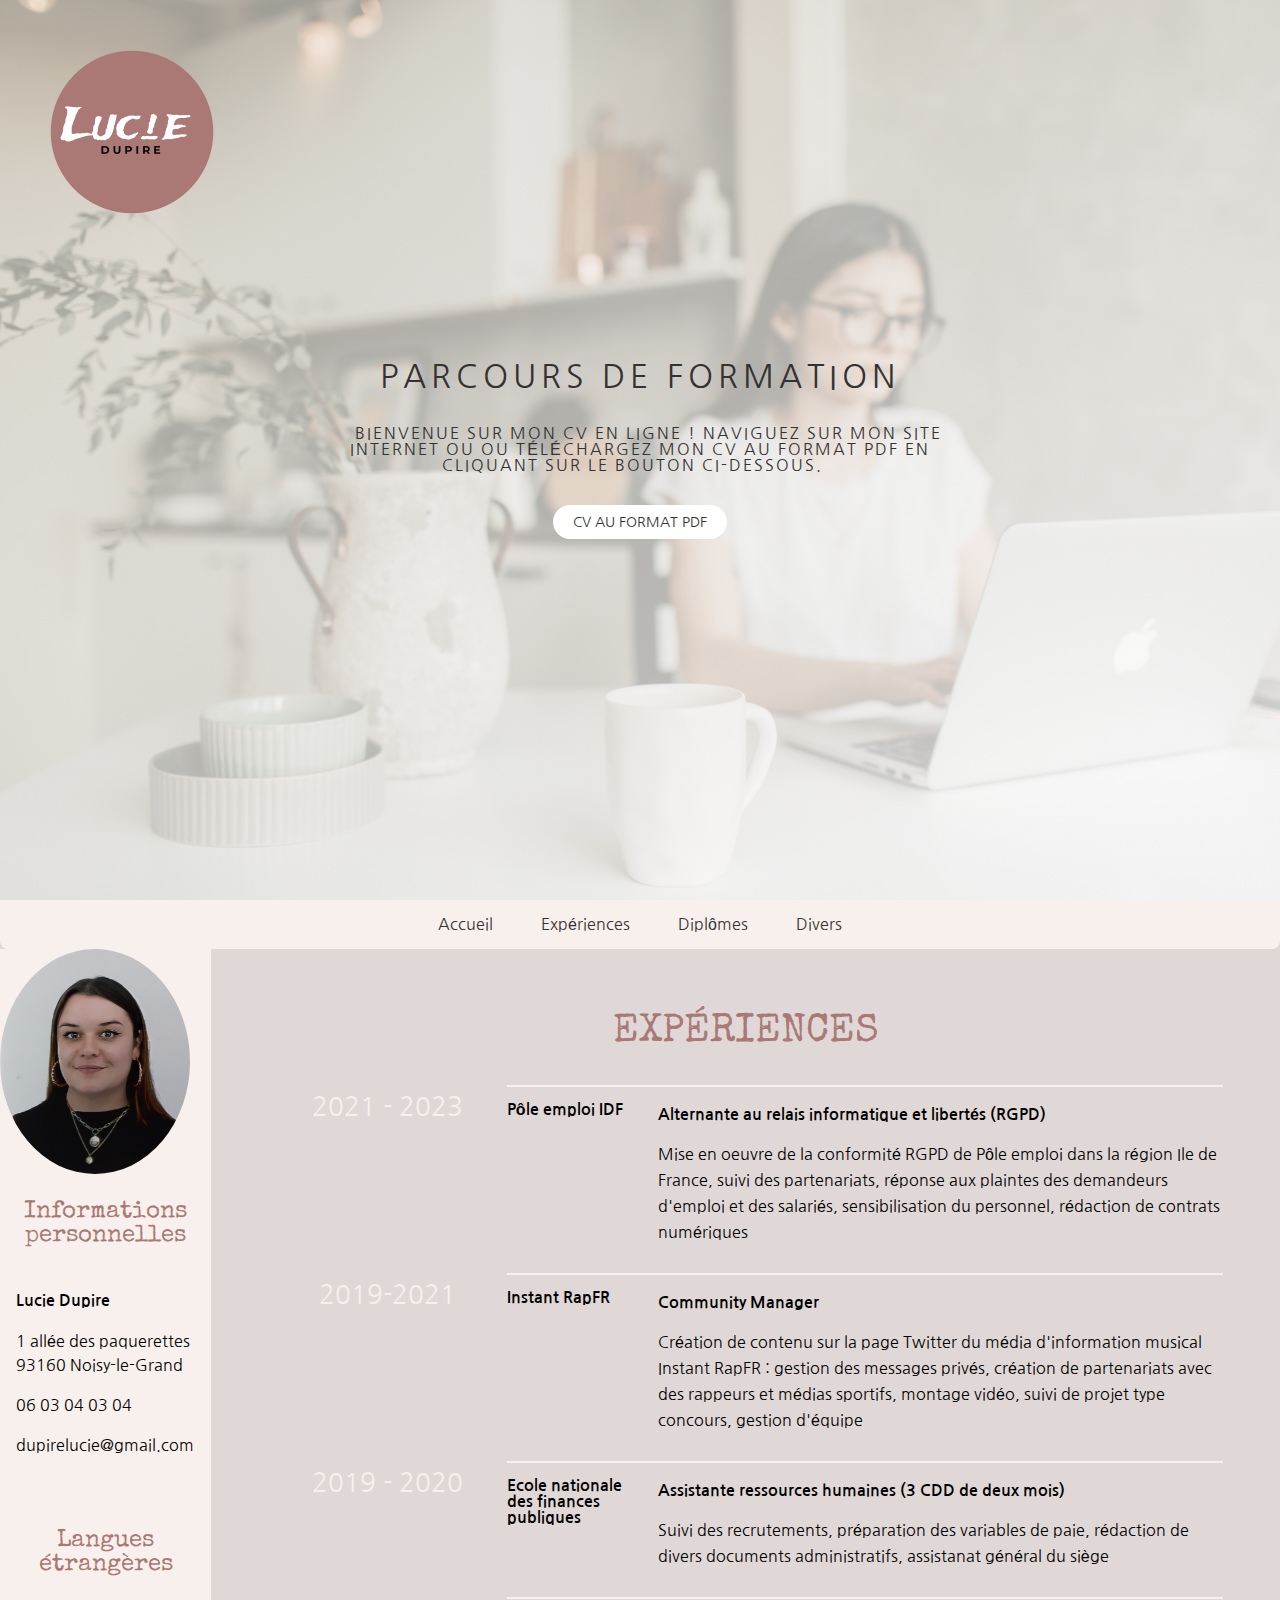
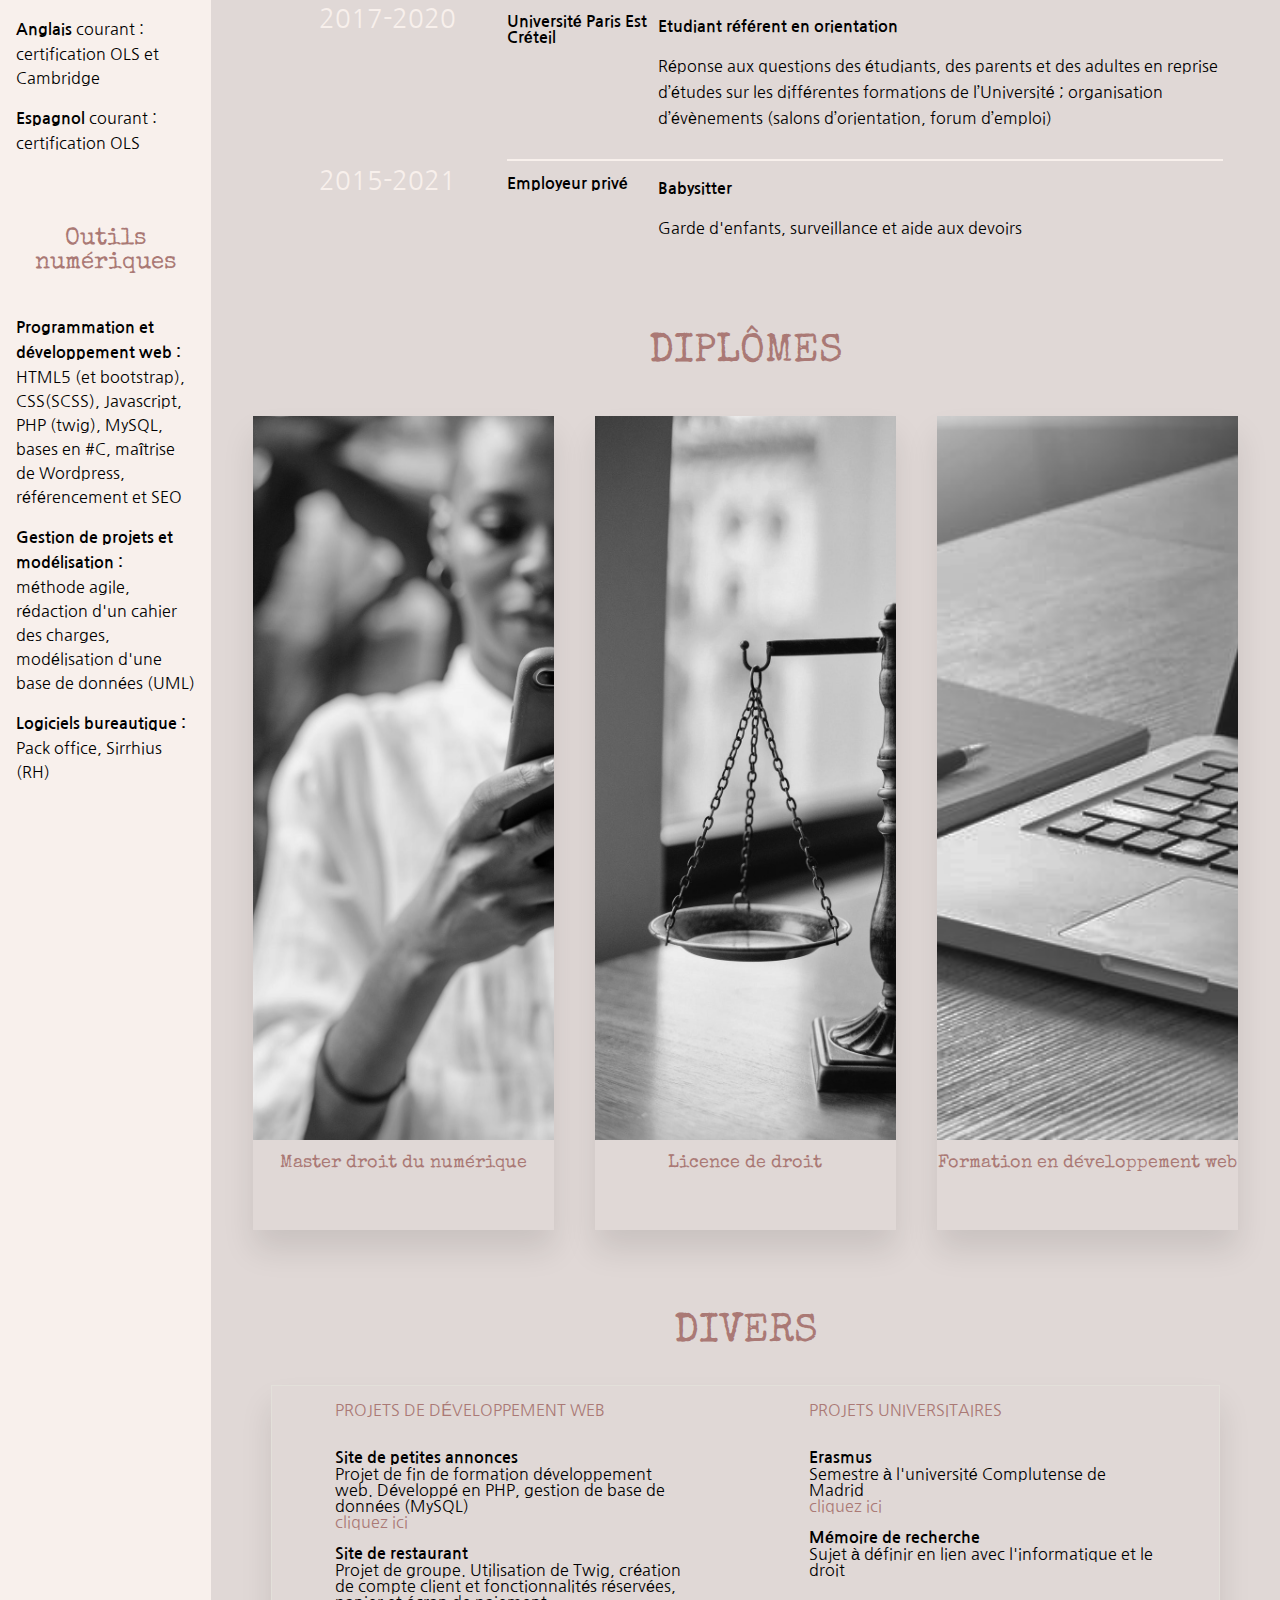
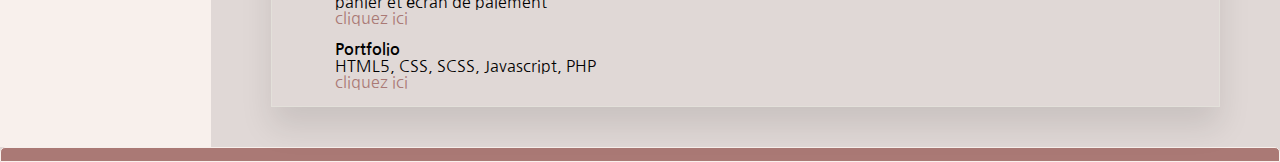
==== commit f18177b4: "finito" ====
--- a/index.html
+++ b/index.html
@@ -38,11 +38,6 @@
                 <!-- menu premieve div et div vides pour le hamburger menu-->
         <section id="menu">
             <nav>
-                <div class="burger close">
-                    <div></div>
-                    <div></div>
-                    <div></div>
-                </div>
                 <ul class="menu-liste">
                     <li><a href="#header">Accueil</a></li>
                     <li><a href="#experiences">Expériences</a></li>
--- a/assets/css/styles.css
+++ b/assets/css/styles.css
@@ -495,38 +495,6 @@
   }
 }
 
-.menu-liste {
-  display: -webkit-box;
-  display: -ms-flexbox;
-  display: flex;
-  opacity: 0;
-  position: absolute;
-  left: 0;
-  right: 0;
-  top: 5rem;
-  -webkit-transition: all 250ms ease-in;
-  transition: all 250ms ease-in;
-  padding: 1rem;
-  -webkit-transform: translate(100%);
-          transform: translate(100%);
-}
-
-.menu-liste.visible {
-  opacity: 1;
-  -webkit-transform: translate(0);
-          transform: translate(0);
-  background-color: #F8F0EC;
-}
-
-@media (min-width: 768px) {
-  .menu-liste {
-    -webkit-transform: translate(0);
-            transform: translate(0);
-    opacity: 1;
-    position: static;
-  }
-}
-
 .menu-liste a {
   color: #333231;
   font-family: "Nanum Gothic", sans-serif;
@@ -534,71 +502,6 @@
 
 .menu-liste a:hover {
   color: #AA7975;
-}
-
-.burger {
-  display: -webkit-box;
-  display: -ms-flexbox;
-  display: flex;
-  -webkit-box-orient: vertical;
-  -webkit-box-direction: normal;
-      -ms-flex-flow: column nowrap;
-          flex-flow: column nowrap;
-  -webkit-box-align: center;
-      -ms-flex-align: center;
-          align-items: center;
-  -webkit-box-pack: justify;
-      -ms-flex-pack: justify;
-          justify-content: space-between;
-  height: 2rem;
-  width: 3rem;
-  cursor: pointer;
-}
-
-@media (min-width: 768px) {
-  .burger {
-    display: none;
-  }
-}
-
-.burger div {
-  border-radius: 50px;
-  height: 14%;
-  width: 100%;
-  background-color: #333231;
-  -webkit-transition: all 750ms ease-in;
-  transition: all 750ms ease-in;
-}
-
-.burger div:nth-child(2) {
-  -webkit-animation: appear 750ms forwards ease-in-out;
-          animation: appear 750ms forwards ease-in-out;
-}
-
-.burger.close div:nth-child(1) {
-  -webkit-animation: k2 1s forwards ease-in-out;
-          animation: k2 1s forwards ease-in-out;
-}
-
-.burger.close div:nth-child(3) {
-  -webkit-animation: k2b 1s forwards ease-in-out;
-          animation: k2b 1s forwards ease-in-out;
-}
-
-.burger.open div:nth-child(1) {
-  -webkit-animation: k1 1s forwards ease-in-out;
-          animation: k1 1s forwards ease-in-out;
-}
-
-.burger.open div:nth-child(2) {
-  opacity: 0;
-  -webkit-animation: disappear 1s forwards ease-in-out;
-          animation: disappear 1s forwards ease-in-out;
-}
-
-.burger.open div:nth-child(3) {
-  -webkit-animation: k1b 1s forwards ease-in-out;
-          animation: k1b 1s forwards ease-in-out;
 }
 
 #gauche {
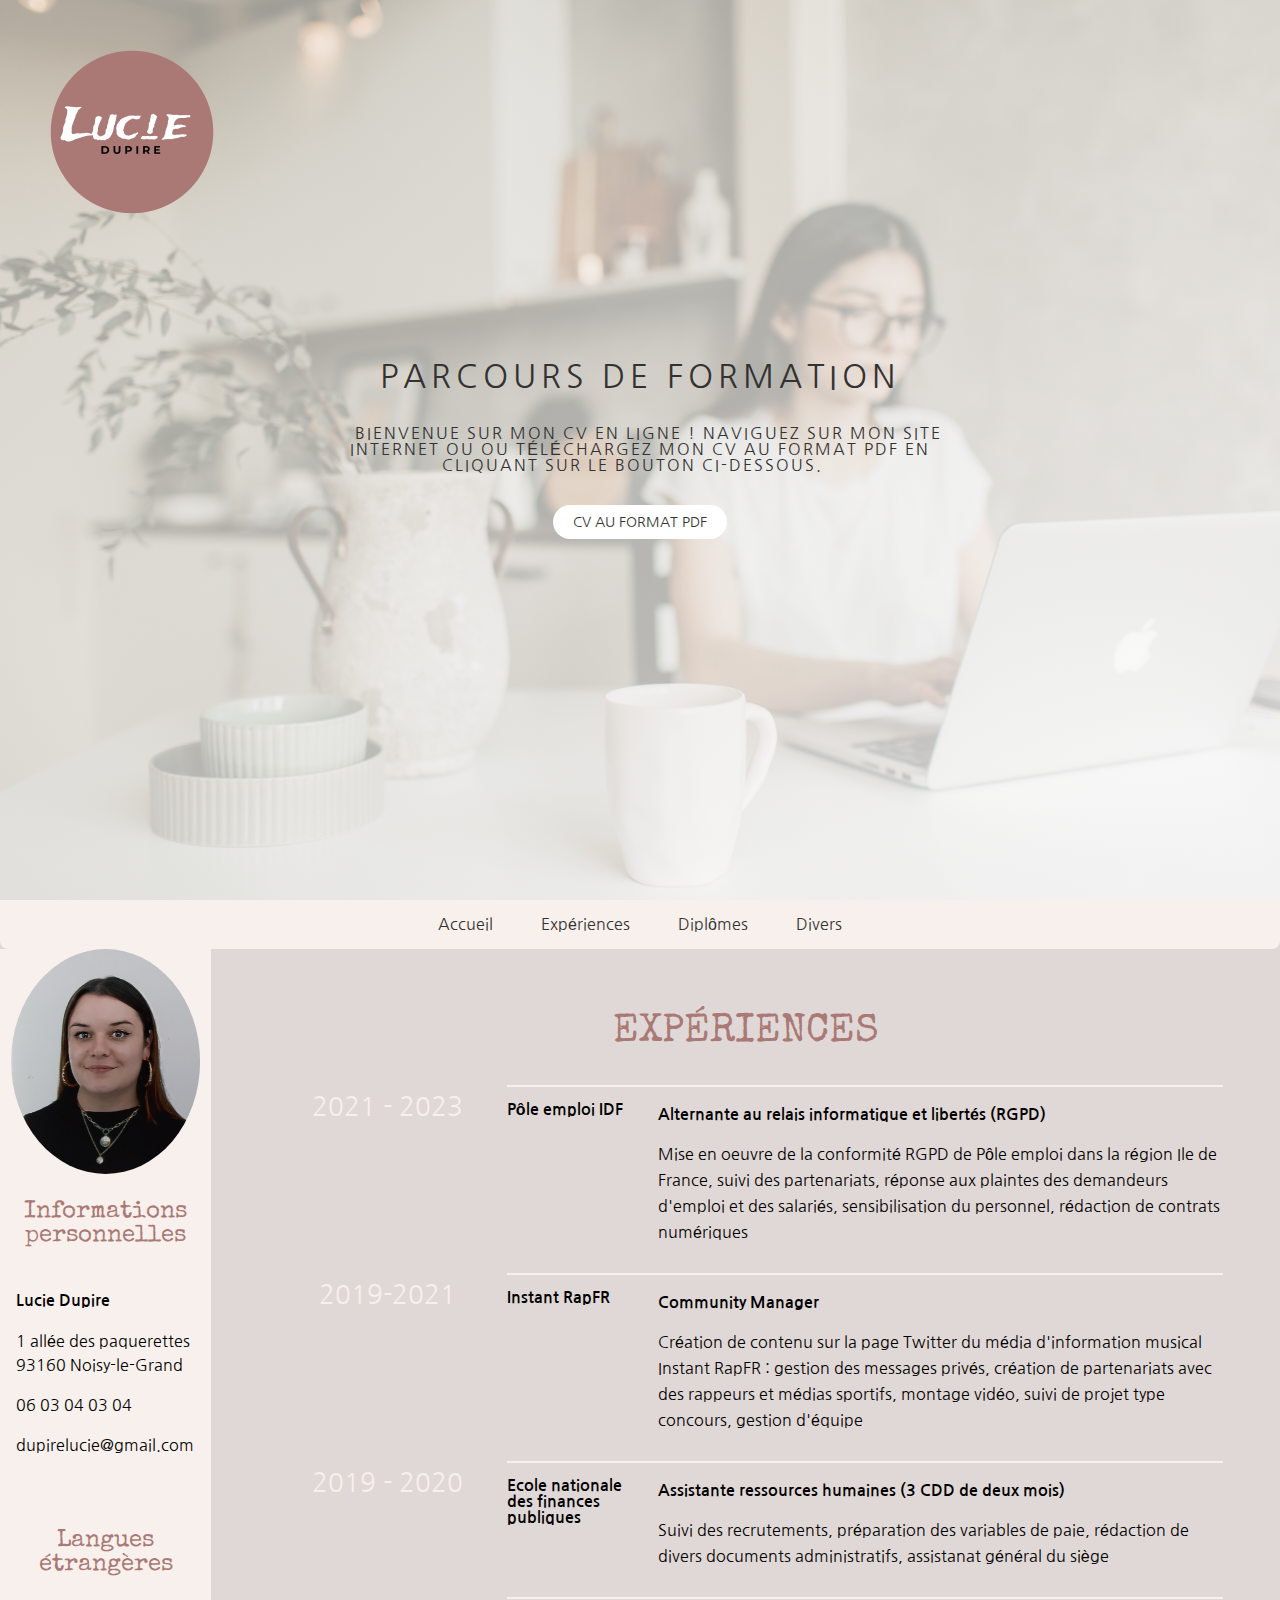
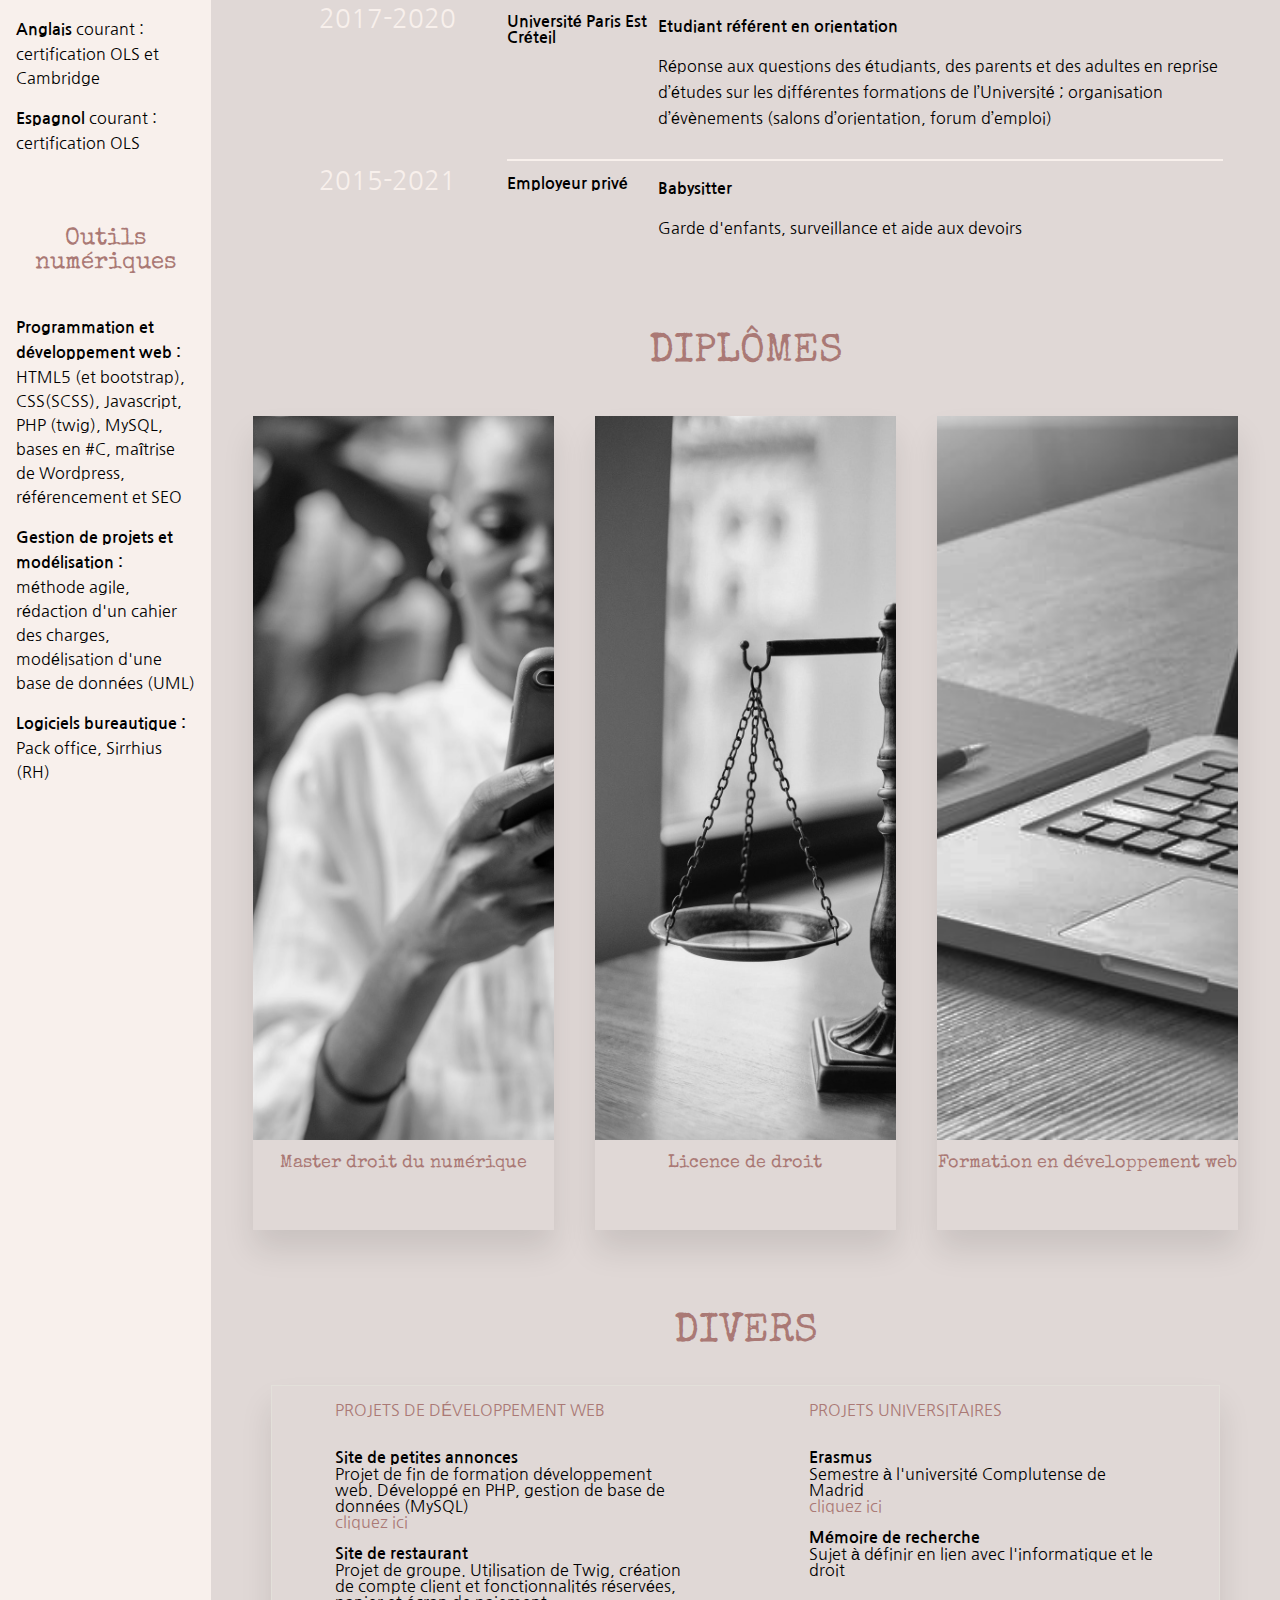
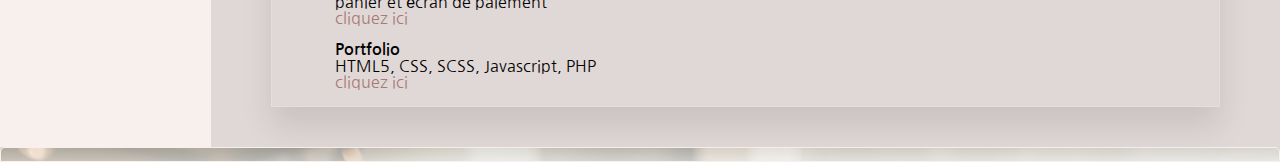
==== commit 96a597f4: "plus aucun beug" ====
--- a/index.html
+++ b/index.html
@@ -15,13 +15,12 @@
         <link href="https://fonts.googleapis.com/css2?family=Special+Elite&display=swap" rel="stylesheet">
         <link href="https://fonts.googleapis.com/css2?family=Nanum+Gothic&family=Special+Elite&display=swap" rel="stylesheet">
         <link href="https://fonts.googleapis.com/css2?family=Nanum+Gothic&family=Special+Elite&family=Uchen&display=swap" rel="stylesheet">
-        <!-- javascript (j'utilise defer pour éviter que le hamburger menu s'ouvre dès qu'on ouvre la page)-->
-        <script src="main.js" defer></script>
+        <!-- javascript-->
+        <script src="main.js"></script>
     </head>
 
     <body>
-        <header id="header">
-                    <!-- header, logo, texte et bouton-->
+        <header id="header"> <!-- header, logo, texte et bouton-->
             <div class="logosite">
                 <img src='assets/images/logo.png' alt="logo">
             </div>
@@ -35,7 +34,7 @@
             </div>
         </header>
 
-                <!-- menu premieve div et div vides pour le hamburger menu-->
+                <!-- menu-->
         <section id="menu">
             <nav>
                 <ul class="menu-liste">
@@ -48,9 +47,9 @@
         </section>
     
         <main>
-
             <!-- PARTIE DE GAUCHE DE L'ECRAN-->
             <section id="gauche">
+                <!--4 éléments : une img et 3 DIV-->
                 <img src="assets/images/Lulu.jpg">
                 <div class="div-gauche">
                     <h1 class="titres2">Informations personnelles</h1>
@@ -79,15 +78,15 @@
                     <h1 class="titres"> Expériences</h1>    
                         <div class="container_xp">
                           <article class="experience">
-                            <div class="experience__number">2021 - 2023</div>
-                            <div class="experience__content">
-                              <div class="title">Pôle emploi IDF</div>
-                              <div class="story">
-                                  <p class="job">Alternante au relais informatique et libertés (RGPD)</p>                  
-                                  <p>Mise en oeuvre de la conformité RGPD de Pôle emploi dans la région Ile de France, suivi des partenariats, réponse aux plaintes des demandeurs d'emploi et des salariés, sensibilisation du personnel, rédaction de contrats numériques</p>            
-                                </div>
-                            </div>
-                          </article>
+                                <div class="experience__number">2021 - 2023</div>
+                                <div class="experience__content">
+                                    <div class="title">Pôle emploi IDF</div>
+                                    <div class="story">
+                                        <p class="job">Alternante au relais informatique et libertés (RGPD)</p>                  
+                                        <p>Mise en oeuvre de la conformité RGPD de Pôle emploi dans la région Ile de France, suivi des partenariats, réponse aux plaintes des demandeurs d'emploi et des salariés, sensibilisation du personnel, rédaction de contrats numériques</p>            
+                                    </div>
+                                </div>
+                            </article>
                           
                           <article class="experience">
                             <div class="experience__number">2019-2021</div>
--- a/assets/css/styles.css
+++ b/assets/css/styles.css
@@ -511,6 +511,9 @@
 #gauche img {
   width: 90%;
   border-radius: 50%;
+  margin-left: 50%;
+  -webkit-transform: translate(-50%);
+          transform: translate(-50%);
 }
 
 #gauche span {
@@ -747,7 +750,6 @@
 
 #footer {
   border: #F8F0EC 1px solid;
-  background-color: #AA7975;
   display: -webkit-box;
   display: -ms-flexbox;
   display: flex;
@@ -755,6 +757,9 @@
       -ms-flex-pack: center;
           justify-content: center;
   border-radius: 5px 5px 0px 0px;
+  background-image: -webkit-gradient(linear, left top, right bottom, from(rgba(229, 229, 220, 0.635)), to(rgba(255, 255, 255, 0.8))), url("../images/pexels.jpg");
+  background-image: linear-gradient(to right bottom, rgba(229, 229, 220, 0.635), rgba(255, 255, 255, 0.8)), url("../images/pexels.jpg");
+  background-size: cover;
 }
 
 .footer-logos {
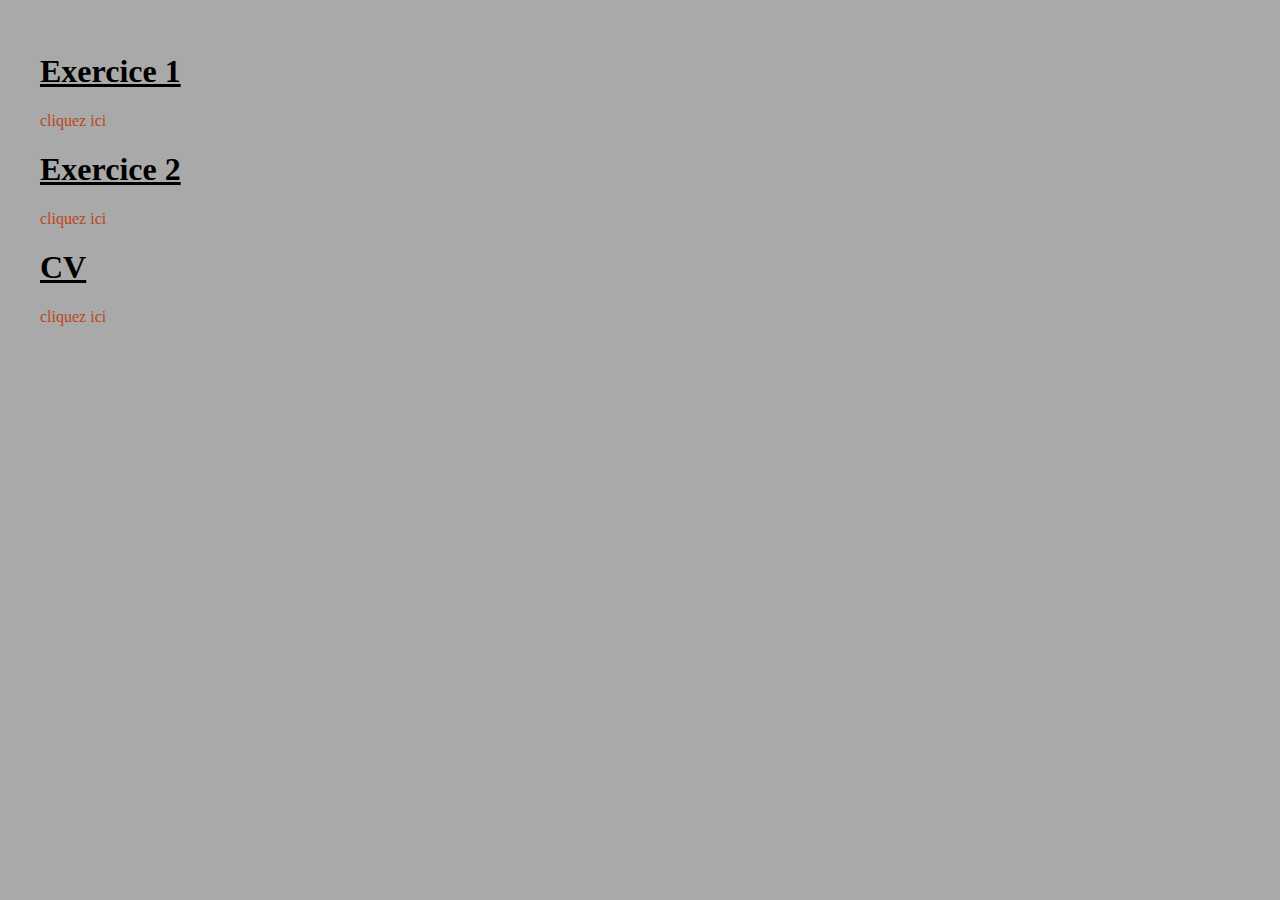
==== commit a409a9ab: "controle juin 2022" ====
--- a/index.html
+++ b/index.html
@@ -1,239 +1,21 @@
 <!DOCTYPE html>
-<html lang="en">
-    <head>
-        <meta charset="UTF-8">
-        <meta http-equiv="X-UA-Compatible" content="IE=edge">
-        <meta name="viewport" content="width=device-width, initial-scale=1.0">
-        <title>CV Lucie Dupire</title>
-        <link rel="stylesheet" href="assets/css/styles.css">
-        <link rel="shortcut icon" href="assets/images/logo.png">
-        <!-- pour utiliser les icônes de la biliothèque cdnjs-->
-        <link rel="stylesheet" href="https://cdnjs.cloudflare.com/ajax/libs/font-awesome/5.15.3/css/all.min.css" integrity="sha512-iBBXm8fW90+nuLcSKlbmrPcLa0OT92xO1BIsZ+ywDWZCvqsWgccV3gFoRBv0z+8dLJgyAHIhR35VZc2oM/gI1w==" crossorigin="anonymous" />      
-        <!-- pour utiliser les polices googlefont + les différentes polices utilisées-->
-        <link rel="preconnect" href="https://fonts.googleapis.com">
-        <link rel="preconnect" href="https://fonts.gstatic.com" crossorigin>
-        <link href="https://fonts.googleapis.com/css2?family=Special+Elite&display=swap" rel="stylesheet">
-        <link href="https://fonts.googleapis.com/css2?family=Nanum+Gothic&family=Special+Elite&display=swap" rel="stylesheet">
-        <link href="https://fonts.googleapis.com/css2?family=Nanum+Gothic&family=Special+Elite&family=Uchen&display=swap" rel="stylesheet">
-        <!-- javascript-->
-        <script src="main.js"></script>
-    </head>
+<html lang="fr">
+<head>
+    <meta charset="UTF-8">
+    <meta http-equiv="X-UA-Compatible" content="IE=edge">
+    <meta name="viewport" content="width=device-width, initial-scale=1.0">
+    <title>Contrôle Dupire</title>
+    <link rel="stylesheet" href="styles.css">
+</head>
+<body>
+    <h1>Exercice 1</h1>
+    <a href="exercice 1/ex1.html">cliquez ici</a>
 
-    <body>
-        <header id="header"> <!-- header, logo, texte et bouton-->
-            <div class="logosite">
-                <img src='assets/images/logo.png' alt="logo">
-            </div>
-            <div class="text_header">
-                <h1 class="titre_principal">
-                    <span class="titre_principal_main">Parcours de formation</span>
-                    <span class="titre_principal_sub">Bienvenue sur mon CV en ligne ! Naviguez sur mon site internet ou
-                        ou téléchargez mon CV au format PDF en cliquant sur le bouton ci-dessous.</span>
-                </h1>
-                <a href="assets/liens/CVLucieDupire.pdf" target="blank" class="btn btn-white btn-animated">CV au format PDF</a>
-            </div>
-        </header>
+    <h1>Exercice 2</h1>
+    <a href="exercice 2/ex2.html">cliquez ici</a>
 
-                <!-- menu-->
-        <section id="menu">
-            <nav>
-                <ul class="menu-liste">
-                    <li><a href="#header">Accueil</a></li>
-                    <li><a href="#experiences">Expériences</a></li>
-                    <li><a href="#diplomes">Diplômes</a></li>
-                    <li><a href="#divers">Divers</a></li>
-                </ul>
-            </nav>
-        </section>
+    <h1>CV</h1>
+    <a href="">cliquez ici</a>
     
-        <main>
-            <!-- PARTIE DE GAUCHE DE L'ECRAN-->
-            <section id="gauche">
-                <!--4 éléments : une img et 3 DIV-->
-                <img src="assets/images/Lulu.jpg">
-                <div class="div-gauche">
-                    <h1 class="titres2">Informations personnelles</h1>
-                    <p> <span>Lucie Dupire</span></p>
-                    <p> 1 allée des paquerettes 93160 Noisy-le-Grand</p>
-                    <p> 06 03 04 03 04</p>
-                    <p> dupirelucie@gmail.com</p>
-                </div>             
-                <div class="div-gauche">
-                    <h1 class="titres2"> Langues étrangères</h1>
-                    <p><span>Anglais</span> courant : certification OLS et Cambridge</p>
-                    <p> <span>Espagnol</span> courant : certification OLS</p>
-                </div>
-                <div class="div-gauche">
-                    <h1 class="titres2">Outils numériques</h1>
-                    <p> <span>Programmation et développement web : </span> 
-                        HTML5 (et bootstrap), CSS(SCSS), Javascript, PHP (twig), MySQL, bases en #C, maîtrise de Wordpress, référencement et SEO </p>
-                    <p><span>Gestion de projets et modélisation : </span>méthode agile, rédaction d'un cahier des charges, modélisation d'une base de données (UML)</p>
-                    <p> <span>Logiciels bureautique :</span> Pack office, Sirrhius (RH)</p>
-                </div>
-            </section>
-            
-            <!-- PARTIE DE DROITE DE L'ECRAN (MAIN)-->
-            <section id="droite">
-                <section id="experiences">
-                    <h1 class="titres"> Expériences</h1>    
-                        <div class="container_xp">
-                          <article class="experience">
-                                <div class="experience__number">2021 - 2023</div>
-                                <div class="experience__content">
-                                    <div class="title">Pôle emploi IDF</div>
-                                    <div class="story">
-                                        <p class="job">Alternante au relais informatique et libertés (RGPD)</p>                  
-                                        <p>Mise en oeuvre de la conformité RGPD de Pôle emploi dans la région Ile de France, suivi des partenariats, réponse aux plaintes des demandeurs d'emploi et des salariés, sensibilisation du personnel, rédaction de contrats numériques</p>            
-                                    </div>
-                                </div>
-                            </article>
-                          
-                          <article class="experience">
-                            <div class="experience__number">2019-2021</div>
-                            <div class="experience__content">
-                              <div class="title"> Instant RapFR </div>
-                              <div class="story">
-                                  <p class="job">Community Manager</p> 
-                                  <p>Création de contenu sur la page Twitter du média d'information musical Instant RapFR : gestion des messages privés, création de partenariats avec des rappeurs et médias sportifs, montage vidéo, suivi de projet type concours, gestion d'équipe</p>                             
-                                </div>
-                            </div>
-                          </article>                                                 
-                          <article class="experience">
-                            <div class="experience__number">2019 - 2020</div>
-                            <div class="experience__content">
-                              <div class="title">Ecole nationale des finances publiques</div>
-                              <div class="story">
-                                  <p class="job">Assistante ressources humaines (3 CDD de deux mois)</p>
-                                  <p>Suivi des recrutements, préparation des variables de paie, rédaction de divers documents
-                                    administratifs, assistanat général du siège</p>                              
-                                </div>
-                            </div>
-                          </article>  
-                          <article class="experience">
-                            <div class="experience__number">2017-2020</div>
-                            <div class="experience__content">
-                              <div class="title">Université Paris Est Créteil</div>
-                              <div class="story">
-                                  <p class="job">Etudiant référent en orientation</p>
-                                  <p>Réponse aux questions des étudiants, des parents et des adultes en reprise d’études sur les
-                                    différentes formations de l’Université ; organisation d’évènements (salons d’orientation, forum
-                                    d’emploi)</p>                              
-                                </div>
-                            </div>
-                          </article>     
-                          <article class="experience">
-                            <div class="experience__number">2015-2021</div>
-                            <div class="experience__content">
-                              <div class="title">Employeur privé</div>
-                              <div class="story">
-                                  <p class="job">Babysitter</p>   
-                                  <p>Garde d'enfants, surveillance et aide aux devoirs</p>                           
-                                </div>
-                            </div>
-                          </article>                           
-                        </div>                        
-                </section>
-
-                <section id="diplomes">
-                    <h1 class="titres"> Diplômes</h1>     
-                    <div class="container">
-                        <div class="box">
-                            <img src="assets/images/social.jpg">
-                            <div class="contenu_competences">
-                                <p>Le diplôme forme des juristes spécialisés en droit du numérique ayant acquis suffisamment de technicité dans les sciences du numérique pour pouvoir dialoguer efficacement avec les spécialistes de cette dernière discipline (programmeurs, administrateurs de bases de données, administrateurs réseau et autres informaticiens) afin de pouvoir établir, par exemple, des contrats, d’une part, et de défendre ou s’opposer à des contrats existants, d’autre part. Il permet également de participer à la mise en œuvre, y compris d’un point de vue technique, des moyens de protection des données à caractère personnel.</p>
-                                <a class="ensavoirplus" href="https://masterinfodroit.lacl.fr/" target="_blank">En savoir plus</a>
-                            </div>
-                            <span class="titre_competences">Master droit du numérique</span>
-                        </div>
-                        <div class="box">
-                            <img src="assets/images/law.jpg">
-                            <div class="contenu_competences">
-                                <p> Culture générale politique, économique et juridique internationale, européenne et française; maîtrise des outils informatiques; aptitude au raisonnement; connaissances juridiques fondamentales; maîtrise du discours juridique écrit et oral.</p>
-                                <a class="ensavoirplus" href="https://www.u-pec.fr/fr/formation/niveau-l/licence-droit-parcours-juriste-international" target="_blank">En savoir plus</a>
-                            </div>
-                            <span class="titre_competences">Licence de droit</span>
-                        </div>
-                        <div class="box">
-                            <img src="assets/images/coding.jpg">
-                            <div class="contenu_competences">
-                                <p> Développement Front-end et Back-end, gestion de projet et référencement Web. Maîtrise de l'utilisation des logiciels de production et d'intégration multimédia. Développement et sécurité d'un site Web dynamique. Création et exploitation d'une base de données en ligne.</p>
-                                <a class="ensavoirplus" href="https://www.philiance.com/" target="_blank">En savoir plus</a>
-                            </div>
-                            <span class="titre_competences">Formation en développement web</span>
-                        </div>
-                    </div>
-
-                </section>
-
-                <section id="divers">
-                    <h1 class="titres">Divers</h1>
-                    <div class="contenu_divers">
-                        <div class="proj proj_num">
-                            <h2>Projets de développement web</h2>
-                            <ul class="projets">
-                                <li>
-                                    <h3>Site de petites annonces</h3>
-                                    <p>
-                                        Projet de fin de formation développement web. Développé en PHP, gestion de base de données (MySQL)
-                                    </p>
-                                    <a href="http://ongalere.com" target="blank">cliquez ici</a>
-                                </li>
-                                <li>
-                                    <h3>Site de restaurant</h3>
-                                    <p>Projet de groupe. Utilisation de Twig, création de compte client et fonctionnalités réservées, panier et écran de paiement</p>
-                                    <a href="https://ristorante.david-nogueira.dev/" target="blank">cliquez ici</a>
-                                </li>
-                                <li>
-                                    <h3>Portfolio</h3>
-                                    <p>HTML5, CSS, SCSS, Javascript, PHP</p>
-                                    <a href="http://luciedupire.fr" target="blank">cliquez ici</a>
-                                </li>
-                            </ul>
-                        </div>
-                        <div class="proj proj_univ">
-                            <h2>Projets universitaires</h2>
-                            <ul class="projets">
-                                <li>
-                                    <h3>Erasmus</h3>
-                                    <p>Semestre à l'université Complutense de Madrid</p>
-                                    <a href="https://www.ucm.es/" target="blank">cliquez ici</a>
-                                </li>
-                                <li>    
-                                    <h3>Mémoire de recherche</h3>
-                                    <p>Sujet à définir en lien avec l'informatique et le droit</p>
-                                </li>
-                            </ul>
-                        </div>
-                    </div>
-                </section>
-            </section>
-
-        </main>
-
-        <footer id="footer">
-            <div class="containeur3">
-                <div class="footer-logos">
-                    <div class="footer-image"> 
-                        <a href="https://www.linkedin.com/in/lucie-dupire" target="_blank">
-                                    <!-- utilisation d'icônes-->
-                            <i class="fab fa-linkedin"></i>
-                        </a>
-                    </div>
-        
-                    <div class="footer-image">
-                        <a href="https://github.com/khidji" target="_blank">
-                            <i class="fab fa-github-square"></i>
-                        </a>
-                    </div>
-                    
-                    <div class="footer-image">
-                        <a href="mailto:dupirelucie@gmail.com" target="_blank">
-                            <i class="fas fa-envelope"></i>                        
-                        </a>
-                    </div>
-                </div>
-            </div>
-        </footer>
-    </body>
-</html>
-
+</body>
+</html>--- a/styles.css
+++ b/styles.css
@@ -0,0 +1,13 @@
+html {
+    background-color: darkgrey;
+    padding: 2rem;
+}
+
+h1 {
+    text-decoration: underline;
+}
+
+a {
+    text-decoration: none;
+    color: rgb(187, 70, 28);
+}